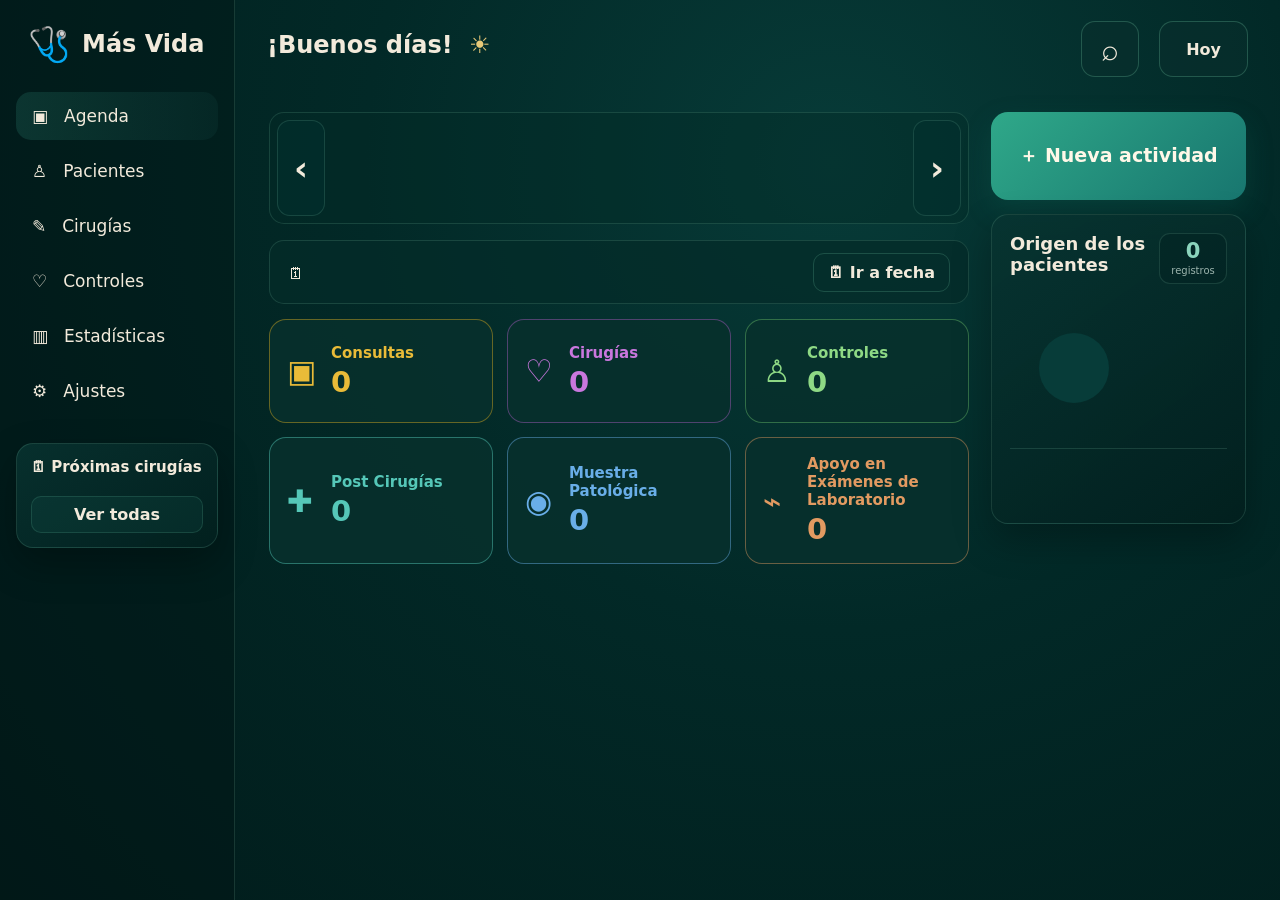
==== index.html @ d05bf095 "Add files via upload" ====
<!DOCTYPE html>
<html lang="es">
<head>
  <meta charset="UTF-8" />
  <meta name="viewport" content="width=device-width, initial-scale=1.0, viewport-fit=cover" />
  <meta name="theme-color" content="#011d1c" />
  <meta http-equiv="Cache-Control" content="no-cache, no-store, must-revalidate" />
  <meta http-equiv="Pragma" content="no-cache" />
  <meta http-equiv="Expires" content="0" />
  <title>Más Vida</title>
  <link rel="manifest" href="manifest.json" />
  <link rel="stylesheet" href="style.css?v=5.22.0" />
<style>
/* v5.25: hora escribible; AM/PM conserva su selector */
#hourSelect, #minuteSelect, #timeHour, #timeMinute{
  text-align:center;
  font:inherit;
  font-weight:700;
}
</style>
<style>
/* v5.26: opciones de listas en MAYÚSCULAS, sin modificar los valores guardados */
select option { text-transform: uppercase; }
</style>
</head>
<body>
  <div class="app-shell">
    <aside class="sidebar">
      <div class="brand">
        <div class="brand-icon">🩺</div>
        <div><strong>Más Vida</strong></div>
      </div>

      <nav class="nav">
        <button class="nav-btn active" data-view="agenda">▣ <span>Agenda</span></button>
        <button class="nav-btn" data-view="pacientes">♙ <span>Pacientes</span></button>
        <button class="nav-btn" data-view="cirugias">✎ <span>Cirugías</span></button>
        <button class="nav-btn" data-view="controles">♡ <span>Controles</span></button>
        <button class="nav-btn" data-view="estadisticas">▥ <span>Estadísticas</span></button>
        <button class="nav-btn" data-view="ajustes">⚙ <span>Ajustes</span></button>
      </nav>

      <div class="upcoming-panel">
        <h3>🗓 Próximas cirugías</h3>
        <div id="upcomingSurgeries"></div>
        <button id="seeAllSurgeries" class="ghost-full">Ver todas</button>
      </div>
    </aside>

    <section class="workspace">
      <header class="topbar"><div class="greeting">
          <h1 id="greetingTitle">¡Buenos días! <span class="sun-symbol">☀</span></h1>
          <div id="todayLabel" class="today-label"></div>
          <div id="dailyQuote" class="daily-quote"></div>
        </div>
        <div class="top-actions">
          <button id="searchBtn" class="icon-btn">⌕</button>
          <button id="todayBtn" class="top-btn">Hoy</button>
        </div>
      </header>

      <main>
        <section id="agendaView" class="view active-view">
          <div class="layout">
            <div class="main-column">
              <div class="week-navigation">
                <button id="prevWeek" type="button" class="week-arrow" aria-label="Semana anterior">‹</button>
                <div id="weekStrip" class="week-strip"></div>
                <button id="nextWeek" type="button" class="week-arrow" aria-label="Semana siguiente">›</button>
              </div>

              <div class="day-title">
                <div>🗓 <strong id="selectedDateTitle"></strong></div>
                <button id="goDateBtn">🗓 Ir a fecha</button>
              </div>

              <div class="summary-row summary-six">
                <button class="summary-card consult" data-filter="consulta"><div class="summary-icon">▣</div><div><span>Consultas</span><strong id="consultCount">0</strong></div></button>
                <button class="summary-card surgery" data-filter="cirugia"><div class="summary-icon">♡</div><div><span>Cirugías</span><strong id="surgeryCount">0</strong></div></button>
                <button class="summary-card control" data-filter="control"><div class="summary-icon">♙</div><div><span>Controles</span><strong id="controlCount">0</strong></div></button>
                <button class="summary-card postcirugia" data-filter="postcirugia"><div class="summary-icon">✚</div><div><span>Post Cirugías</span><strong id="postSurgeryCount">0</strong></div></button>
                <button class="summary-card muestra" data-filter="muestra"><div class="summary-icon">◉</div><div><span>Muestra Patológica</span><strong id="pathologyCount">0</strong></div></button>
                <button class="summary-card laboratorio" data-filter="laboratorio"><div class="summary-icon">⌁</div><div><span>Apoyo en Exámenes de Laboratorio</span><strong id="labCount">0</strong></div></button>
              </div>

              <div id="timeline" class="timeline"></div>
            </div>

            <aside class="right-column">
              <button id="addBtn" class="new-activity">＋ Nueva actividad</button>

<div class="side-card source-month-card">
                <div class="source-card-header">
                  <div>
                    <h3>Origen de los pacientes</h3>
                    <span id="sourceMonthLabel" class="source-month-label"></span>
                  </div>
                  <div class="source-month-total">
                    <strong id="sourceMonthTotal">0</strong>
                    <span>registros</span>
                  </div>
                </div>
                <div class="origin-flex">
                  <div id="sourceDonut" class="donut"></div>
                  <div id="sourceLegend" class="source-legend"></div>
                </div>
                <div id="sourceCountsList" class="source-counts-list"></div>
              </div>
            </aside>
          </div>
        </section>

        <section id="pacientesView" class="view">
          <div class="section-title">
            <h2>Pacientes</h2>
            <p>Busca pacientes guardados por nombre, DNI o teléfono.</p>
          </div>
          <input id="patientSearch" class="wide-search" placeholder="⌕ Buscar paciente..." />
          <div id="patientResults" class="list-grid"></div>
        </section>

        <section id="cirugiasView" class="view">
          <div class="section-title">
            <h2>Cirugías</h2>
            <p>Cirugías programadas y estado de pago.</p>
          </div>
          <div id="allSurgeries" class="list-grid"></div>
        </section>

        <section id="controlesView" class="view">
          <div class="section-title">
            <h2>Controles</h2>
            <p>Seguimientos postoperatorios.</p>
          </div>
          <div id="allControls" class="list-grid"></div>
        </section>

        <section id="estadisticasView" class="view">
          <div class="stats-header-row">
            <div class="section-title">
              <h2>Estadísticas</h2>
              <p>Resumen mensual de atenciones y origen de pacientes.</p>
            </div>

            <div class="stats-total-patients">
              <span>Pacientes atendidos</span>
              <strong id="statsTotalPatients">0</strong>
            </div>
          </div>

          <div class="stats-month-toolbar">
            <button id="statsPrevMonth" type="button" class="secondary-btn">‹</button>
            <div>
              <span>Mes analizado</span>
              <strong id="statsMonthLabel"></strong>
            </div>
            <button id="statsNextMonth" type="button" class="secondary-btn">›</button>
          </div>

          <div id="statsActivitySummary" class="stats-activity-summary"></div>

          <div class="stats-breakdown-title">
            <h3>Origen de pacientes por rubro</h3>
            <p>Facebook, TikTok, Referido, Google y Otros dentro de cada tipo de actividad.</p>
          </div>

          <div id="statsDetailedBreakdown" class="stats-detailed-breakdown"></div>
        </section>

        <section id="ajustesView" class="view">
          <div class="section-title">
            <h2>Ajustes y seguridad</h2>
            <p>Protege el acceso y crea copias de seguridad de los datos.</p>
          </div>

          <div class="settings-grid">
            <div class="settings-card">
              <h3>🔐 Bloqueo con clave</h3>
              <p>La clave bloquea el acceso a la agenda en este dispositivo.</p>
              <div class="settings-actions">
                <button id="setPinBtn" class="save-btn">Crear / cambiar clave</button>
                <button id="lockNowBtn" class="secondary-btn">Bloquear ahora</button>
              </div>
              <p class="settings-note">La clave no se guarda en texto visible. Se almacena una verificación criptográfica local.</p>
            </div>

            <div class="settings-card">
              <h3>💾 Copia de seguridad</h3>
              <p>Exporta pacientes, citas, cirugías y pagos a un archivo cifrado.</p>
              <div class="settings-actions">
                <button id="exportBackupBtn" class="save-btn">Crear copia cifrada</button>
              </div>
              <p class="settings-note">Para restaurarla necesitarás la misma clave utilizada al crear la copia.</p>
            </div>

            <div class="settings-card">
              <h3>♻ Restaurar copia</h3>
              <p>Recupera los datos desde una copia de seguridad de Más Vida.</p>
              <input id="backupFileInput" type="file" accept=".masvida,.json,application/json" class="file-input" />
              <button id="restoreBackupBtn" class="secondary-btn">Restaurar archivo</button>
              <p class="settings-note warning-note">La restauración reemplaza los datos actuales después de confirmar.</p>
            </div>

            <div class="settings-card">
              <h3>📱 Almacenamiento</h3>
              <p>Los datos se guardan localmente en este dispositivo. GitHub Pages aloja únicamente el código de la app.</p>
            </div>
          </div>
        </section>
      </main>
    </section>
  </div>

  <div id="modal" class="overlay hidden">
    <div class="modal-card">
      <div class="modal-header">
        <div><h2 id="modalTitle">Nueva actividad</h2><p>Completa los datos necesarios.</p></div>
        <button id="closeModal" class="close-btn">×</button>
      </div>

      <form id="appointmentForm">
        <input type="hidden" id="editId" />

        <div class="form-grid two">
          <label>Fecha
            <input type="date" id="formDate" required />
          </label>

          <label>Hora
            <div class="time-picker-selects">
              <input id="timeHour" type="text" inputmode="numeric" maxlength="2" placeholder="08" autocomplete="off">
              <span class="time-separator">:</span>
              <input id="timeMinute" type="text" inputmode="numeric" maxlength="2" placeholder="00" autocomplete="off">
              <select id="timePeriod" aria-label="AM o PM">
                <option value="AM">AM</option>
                <option value="PM">PM</option>
              </select>
            </div>
            <input type="hidden" id="time" required />
          </label>
        </div>

        <div class="form-grid two">
          <label>Tipo
            <select id="type" required>
              <option value="consulta">CONSULTA</option>
              <option value="cirugia">CIRUGÍA</option>
              <option value="control">CONTROL</option>
              <option value="postcirugia">POST CIRUGÍA</option>
              <option value="muestra">MUESTRA PATOLÓGICA</option>
              <option value="laboratorio">APOYO EN EXÁMENES DE LABORATORIO</option>
            </select>
          </label>

          <label>Origen
            <select id="source">
              <option>FACEBOOK</option>
              <option>TIKTOK</option>
              <option>REFERIDO</option>
              <option>GOOGLE</option>
              <option>OTRO</option>
              <option>NO ESPECIFICADO</option>
            </select>
          </label>
        </div>

        <div id="otherSourceField" class="other-source-field hidden">
          <label>Especificar otro origen
            <input id="sourceOther" placeholder="Ej. Recomendación de un paciente, volante, clínica, etc." />
          </label>
        </div>

        <div id="referredByField" class="other-source-field hidden">
          <label>¿Quién lo refirió?
            <input id="referredBy" placeholder="Ej. Paciente María López, Dr. Pérez, familiar..." />
          </label>
        </div>

        <!-- En controles y post cirugía, esto aparece ANTES de los datos del paciente -->
        <div id="controlFields" class="form-section green-section hidden">
          <h3>Control postoperatorio</h3>

          <div class="form-grid two">
            <label>Tiempo desde la cirugía
              <input type="number" id="postOpValue" min="0" step="1" placeholder="Ej. 7" />
            </label>

            <label>Unidad
              <select id="postOpUnit">
                <option value="dias">DÍAS</option>
                <option value="meses">MESES</option>
                <option value="anios">AÑOS</option>
                <option value="personalizado">ESCRIBIR MANUALMENTE</option>
              </select>
            </label>
          </div>

          <div id="postOpCustomField" class="hidden other-detail-field">
            <label>Descripción del tiempo
              <input id="postOpCustom" placeholder="Ej. 2 meses 27 días, 1 año y 3 meses..." />
            </label>
          </div>

          <label>Motivo
            <select id="controlReason">
              <option>CONTROL</option>
              <option>RETIRO DE PUNTOS</option>
              <option>RETIRO DE DREN</option>
              <option>OTRO</option>
            </select>
          </label>

          <div id="controlReasonOtherField" class="hidden other-detail-field">
            <label>Especificar otro motivo
              <input id="controlReasonOther" placeholder="Escriba el motivo..." />
            </label>
          </div>
        </div>

        <div class="form-section blue-section patient-section">
          <h3>Datos del paciente</h3>

          <label>Paciente guardado
            <input id="patientLookup" list="patientDatalist" placeholder="Buscar por nombre o DNI..." autocomplete="off" />
            <datalist id="patientDatalist"></datalist>
          </label>

          <div class="patient-actions">
            <button type="button" id="loadPatientBtn" class="secondary-btn">Cargar paciente</button>
            <button type="button" id="clearPatientBtn" class="secondary-btn">Nuevo paciente</button>
          </div>

          <label>Nombre completo
            <input id="name" required />
          </label>

          <div class="form-grid two">
            <label>Edad
              <input type="number" id="age" min="0" max="120" />
            </label>
            <label>DNI
              <input id="dni" inputmode="numeric" />
            </label>
          </div>

          <div class="phone-section">
            <div class="phone-section-title">
              <label>Teléfonos</label>
              <button type="button" id="addPhoneBtn" class="add-phone-btn">＋ Agregar teléfono</button>
            </div>
            <div id="phonesContainer" class="phones-container"></div>
          </div>
        <div id="pathologyFields" class="form-section pathology-section hidden">
          <h3>Muestra patológica</h3>
          <p class="section-help">Registra los datos principales de la muestra y su seguimiento.</p>

          <label>Características de la muestra
            <textarea id="pathologyCharacteristics" rows="3" placeholder="Ej. Tamaño, aspecto, localización, observaciones..."></textarea>
          </label>

          <label>Tipo de muestra
            <input id="pathologyType" placeholder="Ej. Vesícula, biopsia, tejido, pólipo..." />
          </label>

          <div class="form-grid two">
            <label>Cuándo se retiró
              <input id="pathologyRemovedDate" type="date" />
            </label>
            <label>Cuándo se llevó a Patología
              <input id="pathologySentDate" type="date" />
            </label>
          </div>

          <label>Cuándo pedir los resultados de Patología
            <input id="pathologyResultRequest" placeholder="Ej. En 7 días, 22/08/2026, llamar el viernes..." />
          </label>
        </div>

        <div id="postSurgeryFields" class="form-section teal-section hidden">
          <h3>Resultados de la cirugía</h3>
          <p class="section-help">Registra los aspectos resaltantes, evolución o resultados importantes posteriores a la cirugía.</p>
          <label>Aspectos resaltantes
            <textarea id="postSurgeryResults" rows="5" placeholder="Ej. Evolución favorable, hallazgos importantes, indicaciones, observaciones..."></textarea>
          </label>
        </div>

        </div>

        <div id="consultControlPaymentFields" class="form-section gold-section">
          <h3>Pago</h3>
          <label>Estado
            <select id="simplePaymentStatus">
              <option value="pagada">PAGADA</option>
              <option value="no_pagada">GRATIS</option>
            </select>
          </label>

          <div id="simplePaymentAmountField">
            <label>Monto cobrado (S/)
              <input type="number" id="simplePaymentAmount" min="0" step="0.01" placeholder="Ej. 80.00" />
            </label>
          </div>
        </div>

        <div id="surgeryFields" class="form-section purple-section hidden">
          <h3>Datos de la cirugía</h3>

          <label>Tipo de cirugía
            <input id="surgeryName" placeholder="Ej. Colecistectomía" />
          </label>

          <div class="surgery-team-section">
            <h4>Equipo quirúrgico</h4>

            <div class="form-grid two">
              <label>Cirujano 1
                <select id="surgeon1">
                  <option value="">SELECCIONAR...</option>
                  <option value="DR. MIGUEL">DR. MIGUEL</option>
                  <option value="DR. CHRISTIAN">DR. CHRISTIAN</option>
                  <option value="DR. ISAIAS">DR. ISAIAS</option>
                  <option value="Otro">OTRO</option>
                </select>
              </label>

              <label>Cirujano 2
                <select id="surgeon2">
                  <option value="">SELECCIONAR...</option>
                  <option value="DR. MIGUEL">DR. MIGUEL</option>
                  <option value="DR. CHRISTIAN">DR. CHRISTIAN</option>
                  <option value="DR. ISAIAS">DR. ISAIAS</option>
                  <option value="Otro">OTRO</option>
                </select>
              </label>
            </div>

            <div id="surgeon1OtherField" class="hidden other-detail-field">
              <label>Especificar Cirujano 1
                <input id="surgeon1Other" placeholder="Nombre del cirujano..." />
              </label>
            </div>

            <div id="surgeon2OtherField" class="hidden other-detail-field">
              <label>Especificar Cirujano 2
                <input id="surgeon2Other" placeholder="Nombre del cirujano..." />
              </label>
            </div>

            <div class="form-grid two">
              <label>Anestesiólogo
                <select id="anesthesiologist">
                  <option value="">SELECCIONAR...</option>
                  <option value="DR. MILLÁN">DR. MILLÁN</option>
                  <option value="DRA. JUAREZ">DRA. JUAREZ</option>
                  <option value="DR. BALTAZAR">DR. BALTAZAR</option>
                  <option value="DRA. PAULA GUTIERREZ">DRA. PAULA GUTIERREZ</option>
                  <option value="Otro">OTRO</option>
                </select>
              </label>

              <label>Instrumentista
                <select id="instrumentist">
                  <option value="">SELECCIONAR...</option>
                  <option value="MARCO A.">MARCO A.</option>
                  <option value="LIC. CECILIA">LIC. CECILIA</option>
                  <option value="LIC. CAROLINA">LIC. CAROLINA</option>
                  <option value="Otro">OTRO</option>
                </select>
              </label>
            </div>

            <div id="anesthesiologistOtherField" class="hidden other-detail-field">
              <label>Especificar anestesiólogo
                <input id="anesthesiologistOther" placeholder="Nombre del anestesiólogo..." />
              </label>
            </div>

            <div id="instrumentistOtherField" class="hidden other-detail-field">
              <label>Especificar instrumentista
                <input id="instrumentistOther" placeholder="Nombre del instrumentista..." />
              </label>
            </div>
          </div>

          <div class="surgery-payment-section">
            <h4>Cobranza</h4>

            <label>Tipo de cobranza
              <select id="surgeryChargeType">
                <option value="normal">PAQUETE COMPLETO</option>
                <option value="honorarios">SOLO HONORARIOS</option>
                <option value="todo">TODO INCLUIDO</option>
              </select>
            </label>

            <div class="form-grid two">
              <label>Monto a cobrar (S/)
                <input type="number" id="surgeryAmount" min="0" step="0.01" />
              </label>

              <label>Pago recibido hasta ahora (S/)
                <input type="number" id="surgeryPaid" min="0" step="0.01" />
              </label>
            </div>

            <label>Estado de pago
              <select id="surgeryPaymentStatus">
                <option value="pendiente">PENDIENTE</option>
                <option value="a_cuenta">A CUENTA</option>
                <option value="pagado_completo">PAGADO COMPLETO</option>
              </select>
            </label>

            <div class="payment-summary" id="paymentSummary"></div>
          </div>
        </div>

        <label>Notas
          <textarea id="notes" rows="3"></textarea>
        </label>

        <div id="saveFeedback" class="save-feedback"></div>
        <div class="modal-actions">
          <button type="button" id="deleteBtn" class="danger-btn hidden">Eliminar</button>
          <button type="button" id="saveActivityBtn" class="save-btn">Guardar actividad</button>
        </div>
      </form>
    </div>
  </div>

  <div id="paymentOverlay" class="overlay hidden">
    <div class="date-modal">
      <div class="modal-header"><h2>Registrar pago</h2><button id="closePayment" class="close-btn">×</button></div>
      <input type="hidden" id="paymentAppointmentId" />
      <label>Monto recibido (S/)<input id="paymentAddAmount" type="number" min="0" step="0.01" class="wide-search" /></label>
      <button id="addPaymentConfirm" class="save-btn">Agregar pago</button>
    </div>
  </div>

  <div id="searchOverlay" class="overlay hidden">
    <div class="search-modal">
      <div class="modal-header"><h2>Buscar</h2><button id="closeSearch" class="close-btn">×</button></div>
      <input id="globalSearch" class="wide-search" placeholder="Nombre, DNI, teléfono o cirugía..." />
      <div id="globalResults" class="list-grid"></div>
    </div>
  </div>

  <div id="dateOverlay" class="overlay hidden">
    <div class="date-modal">
      <div class="modal-header"><h2>Ir a fecha</h2><button id="closeDate" class="close-btn">×</button></div>
      <input id="jumpDateInput" type="date" class="wide-search" />
      <button id="jumpDateConfirm" class="save-btn">Ir a esta fecha</button>
    </div>
  </div>


  <div id="lockOverlay" class="lock-screen hidden">
    <div class="lock-card">
      <div class="lock-logo">🩺</div>
      <h1>Más Vida</h1>
      <p id="lockMessage">Ingresa tu clave para acceder.</p>
      <input id="unlockPin" type="password" inputmode="numeric" autocomplete="current-password" maxlength="12" placeholder="Clave" />
      <button id="unlockBtn" class="save-btn">Desbloquear</button>
      <p id="unlockError" class="unlock-error"></p>
    </div>
  </div>

  <div id="pinOverlay" class="overlay hidden">
    <div class="date-modal">
      <div class="modal-header"><h2 id="pinModalTitle">Crear clave</h2><button id="closePin" class="close-btn">×</button></div>
      <label>Nueva clave
        <input id="newPin" type="password" inputmode="numeric" maxlength="12" class="wide-search" placeholder="Mínimo 4 caracteres" />
      </label>
      <label>Repetir clave
        <input id="confirmPin" type="password" inputmode="numeric" maxlength="12" class="wide-search" placeholder="Repite la clave" />
      </label>
      <button id="savePinBtn" class="save-btn">Guardar clave</button>
      <p id="pinError" class="unlock-error"></p>
    </div>
  </div>

  <script src="app.js?v=5.22.0"></script>
</body>
</html>
---- style.css ----
*{box-sizing:border-box}
:root{--bg:#011f1e;--bg2:#032b29;--panel:#073936;--panel2:#0a433f;--line:rgba(137,211,180,.16);--cream:#f2eadb;--muted:#9cb4ad;--consult:#d9a81d;--surgery:#a85bc0;--control:#6fc56f;--blue:#58b7de;--shadow:0 16px 38px rgba(0,0,0,.28)}
html,body{margin:0;min-height:100%;font-family:Inter,ui-sans-serif,system-ui,-apple-system,"Segoe UI",sans-serif;background:var(--bg);color:var(--cream)}
button,input,select,textarea{font:inherit}button{cursor:pointer}.app-shell{min-height:100vh;display:flex;background:radial-gradient(circle at 65% 18%,#073b38 0,#022927 42%,#011b1a 100%)}
.sidebar{width:235px;flex:0 0 235px;padding:24px 16px 18px;border-right:1px solid var(--line);display:flex;flex-direction:column;gap:28px;background:rgba(0,20,19,.38)}.brand{display:flex;gap:12px;align-items:center;padding:0 12px;font-size:24px}.brand-icon{font-size:34px}.nav{display:flex;flex-direction:column;gap:7px}.nav-btn{border:0;background:transparent;color:var(--cream);border-radius:15px;padding:14px 16px;text-align:left;font-size:17px;display:flex;gap:16px;align-items:center}.nav-btn:hover,.nav-btn.active{background:linear-gradient(90deg,rgba(49,144,125,.22),rgba(34,101,95,.12))}
.upcoming-panel{margin-top:0;border:1px solid var(--line);border-radius:17px;background:linear-gradient(145deg,rgba(8,52,49,.86),rgba(2,32,31,.9));padding:14px;box-shadow:var(--shadow)}.upcoming-panel h3{margin:0 0 10px;font-size:15px}.upcoming-item{padding:11px 0;border-top:1px solid var(--line);font-size:13px}.upcoming-date{font-weight:800}.upcoming-procedure,.upcoming-name{display:block;margin-left:17px;margin-top:4px}.upcoming-name{color:var(--muted)}.dot{display:inline-block;width:9px;height:9px;border-radius:50%;margin-right:7px}.ghost-full{width:100%;margin-top:10px;background:rgba(38,122,109,.12);border:1px solid rgba(87,166,142,.22);color:var(--cream);padding:8px;border-radius:10px;font-weight:800}
.workspace{flex:1;min-width:0}.topbar{height:98px;padding:17px 32px;display:flex;align-items:center;justify-content:space-between}.topbar h1{margin:0;font-size:24px}.topbar p{margin:6px 0 0;font-size:16px}.sun{font-weight:400;margin-left:8px}.top-actions{display:flex;gap:20px}.icon-btn,.top-btn{height:56px;border:1px solid rgba(102,185,153,.3);background:rgba(9,48,46,.58);color:var(--cream);border-radius:14px}.icon-btn{width:58px;font-size:30px}.top-btn{padding:0 26px;font-weight:800}
main{max-width:1500px;margin:auto;padding:14px 34px 40px}.layout{display:grid;grid-template-columns:minmax(0,1fr) 255px;gap:22px}.week-strip{display:grid;grid-template-columns:44px repeat(7,1fr) 44px;gap:8px;margin-bottom:15px}.week-arrow,.week-day{border:1px solid var(--line);background:rgba(4,39,37,.72);color:var(--cream);border-radius:14px}.week-arrow{font-size:27px}.week-day{min-height:74px;padding:8px 5px}.dow{display:block;font-size:12px;text-transform:uppercase;color:#bacbc6}.num{display:block;font-size:27px;font-weight:900;margin-top:2px}.week-day.selected{border-color:#63ba92;background:linear-gradient(145deg,rgba(27,83,69,.82),rgba(5,44,42,.95))}.day-dots{display:flex;justify-content:center;gap:6px;margin-top:5px}.day-dot{width:8px;height:8px;border-radius:50%}
.day-title{min-height:64px;border:1px solid var(--line);background:rgba(5,44,42,.76);border-radius:15px;padding:0 18px;display:flex;align-items:center;justify-content:space-between;margin-bottom:15px}.day-title strong{font-size:20px}.day-title button{border:1px solid rgba(91,170,141,.28);background:transparent;color:var(--cream);border-radius:11px;padding:9px 14px;font-weight:800}
.summary-row{display:grid;grid-template-columns:repeat(3,1fr);gap:13px;margin-bottom:20px}.summary-card{min-height:104px;border:1px solid;border-radius:17px;background:rgba(7,48,45,.9);padding:17px;color:var(--cream);display:grid;grid-template-columns:44px 1fr;align-items:center;text-align:left}.summary-card span{display:block;font-weight:800;font-size:15px}.summary-card strong{display:block;font-size:29px;margin-top:3px}.summary-icon{font-size:31px}.summary-card.consult{border-color:rgba(217,168,29,.45);color:#e9bb38}.summary-card.surgery{border-color:rgba(168,91,192,.45);color:#c977de}.summary-card.control{border-color:rgba(111,197,111,.42);color:#8ed985}
.timeline{position:relative}.timeline:before{content:"";position:absolute;left:44px;top:2px;bottom:10px;width:1px;background:rgba(87,166,142,.12)}.appointment-row{display:grid;grid-template-columns:92px 1fr;gap:14px;margin-bottom:14px;position:relative}.time-box{height:74px;border:1px solid var(--line);border-radius:15px;background:rgba(4,39,37,.76);display:flex;flex-direction:column;align-items:center;justify-content:center;z-index:1}.time-main{font-size:19px;font-weight:900}.ampm{font-size:13px;margin-top:2px}.appt-card{min-height:140px;border:1px solid var(--line);border-left:7px solid;border-radius:16px;background:linear-gradient(105deg,rgba(10,57,54,.98),rgba(5,43,41,.88));box-shadow:var(--shadow);padding:14px 16px;display:grid;grid-template-columns:minmax(0,1fr) auto auto;gap:14px;align-items:center}.appt-card.consulta{border-left-color:var(--consult)}.appt-card.cirugia{border-left-color:var(--surgery)}.appt-card.control{border-left-color:var(--control)}
.type-pill,.origin-pill,.payment-pill{display:inline-block;border:1px solid;border-radius:9px;padding:5px 10px;font-size:13px;font-weight:900}.appt-card.consulta .type-pill{color:#e8bf46;border-color:rgba(217,168,29,.3);background:rgba(217,168,29,.07)}.appt-card.cirugia .type-pill{color:#d88ce9;border-color:rgba(168,91,192,.32);background:rgba(168,91,192,.07)}.appt-card.control .type-pill{color:#9de492;border-color:rgba(111,197,111,.3);background:rgba(111,197,111,.07)}.origin-pill{margin-left:8px;color:#70c4e7;border-color:rgba(88,183,222,.2);background:rgba(88,183,222,.04)}.payment-pill{margin-left:8px;color:#e5d7b5;border-color:rgba(229,215,181,.18);background:rgba(229,215,181,.04)}
.patient-line{display:flex;gap:18px;align-items:baseline;margin-top:10px}.patient-line strong{font-size:22px;color:#fff7e9}.patient-age{color:#e6e1d5}.patient-meta{display:flex;gap:22px;margin-top:8px;color:#edf0e8;font-size:14px}.surgery-team{border-left:1px solid var(--line);padding-left:20px;min-width:250px;font-size:14px;line-height:1.7}.postop-info{border-left:1px solid var(--line);padding-left:18px;min-width:190px;color:#9de492}.postop-info strong{display:inline-block;border:1px solid rgba(111,197,111,.28);border-radius:9px;padding:5px 9px}.postop-info span{display:block;margin-top:7px;font-weight:800}.surgery-payment{margin-top:9px;color:#d6c7de;font-size:13px}.balance-due{color:#efc56b}.paid-full{color:#8ed985}
.actions{display:flex;align-items:center;gap:9px;flex-wrap:wrap}.edit-btn,.pay-btn{border:1px solid;border-radius:10px;background:transparent;padding:9px 14px;font-weight:900}.consulta .edit-btn{color:#e8bf46;border-color:rgba(217,168,29,.5)}.cirugia .edit-btn{color:#d88ce9;border-color:rgba(168,91,192,.5)}.control .edit-btn{color:#9de492;border-color:rgba(111,197,111,.48)}.pay-btn{color:#8bd4bc;border-color:rgba(97,181,150,.42)}.more-btn{width:40px;height:40px;border-radius:50%;border:1px solid var(--line);background:transparent;color:var(--cream);font-size:20px}.empty{padding:50px 20px;text-align:center;border:1px dashed var(--line);border-radius:17px;color:var(--muted);background:rgba(3,34,33,.45)}
.right-column{display:flex;flex-direction:column;gap:14px}.new-activity{height:88px;border:0;border-radius:17px;background:linear-gradient(135deg,#2fa889,#18766f);color:#fff8e8;font-size:19px;font-weight:900;box-shadow:0 11px 28px rgba(18,111,98,.24)}.legend-stack{display:flex;flex-direction:column;gap:9px}.legend-card{min-height:71px;border:1px solid;border-radius:16px;background:rgba(4,40,38,.72);padding:12px 14px;display:flex;gap:12px;align-items:center}.legend-card .legend-icon{font-size:28px}.legend-card strong,.legend-card span{display:block}.legend-card span{font-size:13px;margin-top:4px;color:var(--muted)}.legend-card.consult{border-color:rgba(217,168,29,.44);color:#e6b838}.legend-card.surgery{border-color:rgba(168,91,192,.44);color:#c674d8}.legend-card.control{border-color:rgba(111,197,111,.42);color:#88d17f}
.side-card{border:1px solid var(--line);background:linear-gradient(145deg,rgba(8,52,49,.84),rgba(2,31,30,.88));border-radius:17px;padding:14px;box-shadow:var(--shadow)}.side-card h3{margin:0 0 13px;font-size:16px}.origin-flex{display:flex;gap:12px;align-items:center}.donut{width:103px;height:103px;border-radius:50%;position:relative;flex:none}.donut:after{content:"";position:absolute;inset:23px;border-radius:50%;background:#073c39}.source-legend{font-size:12px;line-height:1.9}.source-line{display:flex;gap:6px;align-items:center}.source-line i{width:9px;height:9px;border-radius:50%}.side-card textarea{width:100%;min-height:120px;border:1px solid var(--line);border-radius:12px;background:rgba(3,30,29,.52);color:var(--cream);padding:12px;resize:vertical}
.view{display:none}.view.active-view{display:block}.section-title h2{font-size:28px;margin:10px 0 3px}.section-title p{margin:0 0 18px;color:var(--muted)}.wide-search{width:100%;border:1px solid var(--line);background:rgba(4,39,37,.8);color:var(--cream);border-radius:13px;padding:15px}.list-grid{display:grid;gap:12px;margin-top:15px}.result-card,.settings-card{border:1px solid var(--line);background:rgba(6,48,45,.8);border-radius:15px;padding:16px}.result-card h3{margin:0 0 5px}.result-card p{margin:5px 0;color:var(--muted)}.result-card .mini-history{margin-top:10px;border-top:1px solid var(--line);padding-top:10px;font-size:13px}.stats-grid{display:grid;grid-template-columns:repeat(3,1fr);gap:14px}.stat-card{border:1px solid var(--line);background:rgba(6,48,45,.8);border-radius:15px;padding:18px}.stat-card strong{display:block;font-size:31px;margin-top:5px}
.overlay{position:fixed;inset:0;background:rgba(0,8,8,.82);display:flex;align-items:center;justify-content:center;padding:20px;z-index:30}.hidden{display:none!important}.modal-card,.search-modal,.date-modal{width:min(760px,100%);max-height:94vh;overflow:auto;background:#073633;border:1px solid rgba(104,187,154,.2);border-radius:20px;padding:22px;box-shadow:0 25px 70px rgba(0,0,0,.48)}.search-modal,.date-modal{width:min(620px,100%)}.modal-header{display:flex;justify-content:space-between;gap:15px;align-items:flex-start}.modal-header h2{margin:0}.modal-header p{color:var(--muted);margin:5px 0 15px}.close-btn{border:0;background:rgba(255,255,255,.07);color:var(--cream);border-radius:50%;width:40px;height:40px;font-size:27px}.form-grid{display:grid;gap:12px}.form-grid.two{grid-template-columns:1fr 1fr}.modal-card label,.date-modal label{display:block;font-weight:800;margin:13px 0}.modal-card input,.modal-card select,.modal-card textarea,.date-modal input{width:100%;display:block;margin-top:7px;padding:13px;border:1px solid var(--line);border-radius:10px;background:#032826;color:var(--cream)}.form-section{padding:14px;border:1px solid;border-radius:14px;margin:14px 0}.form-section h3{margin:0 0 4px}.blue-section{border-color:rgba(88,183,222,.22)}.blue-section h3{color:#70c4e7}.gold-section{border-color:rgba(217,168,29,.22)}.gold-section h3{color:#e8bf46}.purple-section{border-color:rgba(168,91,192,.25)}.purple-section h3{color:#d88ce9}.green-section{border-color:rgba(111,197,111,.25)}.green-section h3{color:#9de492}.patient-actions{display:flex;gap:8px;margin-top:-4px}.secondary-btn{border:1px solid var(--line);background:transparent;color:var(--cream);border-radius:10px;padding:9px 12px}.payment-summary{margin-top:10px;color:#d9cdb1;font-size:14px}.modal-actions{display:flex;gap:10px;margin-top:12px}.save-btn,.danger-btn{border:0;border-radius:11px;padding:14px 18px;font-weight:900}.save-btn{flex:1;background:linear-gradient(135deg,#2fa889,#1c756f);color:#fff}.danger-btn{background:#7b3037;color:#fff}
@media(max-width:1100px){.sidebar{width:190px;flex-basis:190px}.layout{grid-template-columns:1fr 225px}main{padding-left:20px;padding-right:20px}.appt-card{grid-template-columns:1fr auto}}
@media(max-width:860px){.sidebar{width:78px;flex-basis:78px;padding:18px 10px}.brand div:last-child,.nav-btn span,.upcoming-panel{display:none}.brand{padding:0;justify-content:center}.nav-btn{justify-content:center;font-size:22px}.layout{grid-template-columns:1fr}.right-column{display:grid;grid-template-columns:1fr 1fr}.new-activity{grid-column:1/-1}.appt-card{grid-template-columns:1fr}.surgery-team,.postop-info{border-left:0;border-top:1px solid var(--line);padding:10px 0 0}.topbar{padding:16px 20px}}
@media(max-width:620px){main{padding:10px}.week-strip{grid-template-columns:28px repeat(7,1fr) 28px;gap:3px}.week-day{min-height:63px}.num{font-size:20px}.summary-row{gap:6px}.summary-card{grid-template-columns:1fr;min-height:90px;padding:10px}.summary-icon{display:none}.summary-card span{font-size:12px}.summary-card strong{font-size:25px}.appointment-row{grid-template-columns:62px 1fr;gap:7px}.timeline:before{left:31px}.time-box{height:62px}.patient-line,.patient-meta{display:block}.patient-age{display:block;margin-top:2px}.patient-meta span{display:block;margin-top:3px}.right-column{display:flex}.form-grid.two{grid-template-columns:1fr}.stats-grid{grid-template-columns:1fr}.sidebar{width:60px;flex-basis:60px}.topbar h1{font-size:20px}.icon-btn{display:none}}

.settings-grid{display:grid;grid-template-columns:repeat(2,minmax(0,1fr));gap:16px}
.settings-card h3{margin:0 0 8px}
.settings-actions{display:flex;gap:10px;flex-wrap:wrap;margin-top:14px}
.settings-note{font-size:13px;color:var(--muted)}
.warning-note{color:#d8ba7b}
.file-input{width:100%;margin:8px 0 12px;padding:12px;border:1px solid var(--line);border-radius:10px;background:#032826;color:var(--cream)}
.lock-screen{position:fixed;inset:0;z-index:100;background:radial-gradient(circle at 50% 20%,#073b38 0,#011f1e 55%,#011716 100%);display:flex;align-items:center;justify-content:center;padding:20px}
.lock-card{width:min(390px,100%);border:1px solid var(--line);background:rgba(5,45,42,.96);border-radius:22px;padding:30px;box-shadow:0 30px 90px rgba(0,0,0,.48);text-align:center}
.lock-logo{font-size:52px}
.lock-card h1{margin:8px 0 5px}
.lock-card p{color:var(--muted)}
.lock-card input{width:100%;padding:14px;margin:14px 0 12px;border:1px solid var(--line);border-radius:11px;background:#022826;color:var(--cream);text-align:center;font-size:20px;letter-spacing:3px}
.lock-card .save-btn{width:100%}
.unlock-error{min-height:20px;color:#e89191!important;font-size:13px}
@media(max-width:760px){.settings-grid{grid-template-columns:1fr}}

.other-source-field{
  margin-top:-2px;
  padding:12px 14px;
  border:1px solid rgba(88,183,222,.20);
  border-radius:12px;
  background:rgba(88,183,222,.035);
}
.other-source-field label{margin:0!important}

.phone-section{margin-top:10px}
.phone-section-title{display:flex;align-items:center;justify-content:space-between;gap:10px;margin-bottom:8px}
.phone-section-title>label{margin:0!important}
.add-phone-btn{border:1px solid rgba(88,183,222,.26);background:rgba(88,183,222,.06);color:#7bc8e8;border-radius:10px;padding:8px 11px;font-weight:800}
.phones-container{display:grid;gap:9px}
.phone-row{display:grid;grid-template-columns:minmax(130px,.7fr) minmax(180px,1fr) 42px;gap:8px;align-items:end}
.phone-row label{margin:0!important}
.remove-phone-btn{height:43px;width:42px;border:1px solid rgba(228,109,115,.28);background:rgba(228,109,115,.06);color:#e89191;border-radius:10px;font-size:20px}
.phone-owner,.phone-number{margin-top:6px!important}
@media(max-width:620px){
  .phone-section-title{align-items:flex-start;flex-direction:column}
  .phone-row{grid-template-columns:1fr}
  .remove-phone-btn{width:100%;height:38px}
}

#postOpCustomField{
  margin-top:8px;
  padding:10px 12px;
  border:1px solid rgba(111,197,111,.18);
  border-radius:11px;
  background:rgba(111,197,111,.035);
}
#postOpCustomField label{margin:0!important}

.patient-card{padding:18px!important}
.patient-card-header{display:flex;justify-content:space-between;gap:18px;align-items:flex-start}
.patient-card-header h3{font-size:20px;margin-bottom:7px}
.patient-card-header p{margin:4px 0}
.attendance-count{
  min-width:92px;
  text-align:center;
  border:1px solid var(--line);
  border-radius:13px;
  padding:10px 12px;
  background:rgba(2,31,30,.35)
}
.attendance-count strong{display:block;font-size:25px;color:#8bd4bc}
.attendance-count span{display:block;font-size:12px;color:var(--muted);margin-top:2px}
.history-summary{
  margin-top:14px;
  padding-top:12px;
  border-top:1px solid var(--line);
  display:flex;
  justify-content:space-between;
  gap:12px;
  color:var(--cream)
}
.history-summary span{color:var(--muted);font-size:13px}
.attendance-history{margin-top:10px;display:grid;gap:0}
.attendance-row{
  display:grid;
  grid-template-columns:18px 1fr;
  gap:10px;
  position:relative;
  padding:8px 0 12px
}
.attendance-row:not(:last-child):before{
  content:"";
  position:absolute;
  left:5px;
  top:18px;
  bottom:-3px;
  width:1px;
  background:rgba(103,197,160,.18)
}
.attendance-marker{
  width:11px;height:11px;border-radius:50%;
  background:#5da991;
  margin-top:5px;
  z-index:1;
  box-shadow:0 0 0 3px rgba(93,169,145,.08)
}
.attendance-topline{display:flex;gap:10px;align-items:center;flex-wrap:wrap}
.attendance-topline strong{font-size:14px}
.attendance-topline>span:not(.attendance-type){font-size:13px;color:var(--muted)}
.attendance-type{
  border:1px solid;
  border-radius:999px;
  padding:2px 8px;
  font-size:11px;
  font-weight:800
}
.attendance-type.consulta{color:#e8bf46;border-color:rgba(217,168,29,.32)}
.attendance-type.cirugia{color:#d88ce9;border-color:rgba(168,91,192,.34)}
.attendance-type.control{color:#9de492;border-color:rgba(111,197,111,.32)}
.attendance-detail{font-size:13px;color:#d7e1dd;margin-top:4px}
.attendance-note{font-size:12px;color:var(--muted);margin-top:3px;font-style:italic}
.no-history{color:var(--muted);margin-top:12px}
@media(max-width:620px){
  .patient-card-header{flex-direction:column}
  .attendance-count{min-width:0;width:100%;display:flex;justify-content:center;gap:7px;align-items:baseline}
  .attendance-count strong,.attendance-count span{display:inline}
  .history-summary{flex-direction:column}
}

.summary-six{display:grid!important;grid-template-columns:repeat(3,minmax(0,1fr))!important;gap:14px!important}
.summary-card.postcirugia,.legend-card.postcirugia{border-color:rgba(85,199,184,.45)!important}
.summary-card.postcirugia span,.summary-card.postcirugia strong,.summary-card.postcirugia .summary-icon,.legend-card.postcirugia strong,.legend-card.postcirugia .legend-icon{color:#55c7b8!important}
.summary-card.muestra,.legend-card.muestra{border-color:rgba(105,174,232,.45)!important}
.summary-card.muestra span,.summary-card.muestra strong,.summary-card.muestra .summary-icon,.legend-card.muestra strong,.legend-card.muestra .legend-icon{color:#69aee8!important}
.summary-card.laboratorio,.legend-card.laboratorio{border-color:rgba(226,154,97,.45)!important}
.summary-card.laboratorio span,.summary-card.laboratorio strong,.summary-card.laboratorio .summary-icon,.legend-card.laboratorio strong,.legend-card.laboratorio .legend-icon{color:#e29a61!important}
.appointment-card.postcirugia,.timeline-card.postcirugia{border-left-color:#55c7b8!important}
.appointment-card.muestra,.timeline-card.muestra{border-left-color:#69aee8!important}
.appointment-card.laboratorio,.timeline-card.laboratorio{border-left-color:#e29a61!important}
.attendance-type.postcirugia{color:#55c7b8!important;border-color:rgba(85,199,184,.4)!important}
.attendance-type.muestra{color:#69aee8!important;border-color:rgba(105,174,232,.4)!important}
.attendance-type.laboratorio{color:#e29a61!important;border-color:rgba(226,154,97,.4)!important}
@media(max-width:700px){.summary-six{grid-template-columns:repeat(2,minmax(0,1fr))!important}}

.time-picker-selects{display:grid;grid-template-columns:minmax(76px,1fr) auto minmax(76px,1fr) minmax(78px,.85fr);align-items:center;gap:8px}
.time-picker-selects select{width:100%;min-height:52px;font-size:17px;font-weight:700;text-align:center;text-align-last:center}
.time-separator{font-size:25px;font-weight:800;text-align:center}
.other-detail-field{margin-top:10px;padding:10px 12px;border:1px solid rgba(111,197,111,.18);border-radius:11px;background:rgba(111,197,111,.035)}
.other-detail-field label{margin:0!important}
.surgery-team-section,.surgery-payment-section{margin-top:14px;padding:14px;border-radius:13px}
.surgery-team-section{border:1px solid rgba(198,107,223,.20);background:rgba(198,107,223,.025)}
.surgery-payment-section{border:1px solid rgba(217,168,29,.18);background:rgba(217,168,29,.025)}
.surgery-team-section h4,.surgery-payment-section h4{margin:0 0 10px;font-size:16px}
.surgery-team-section h4{color:#d88ce9}.surgery-payment-section h4{color:#e8bf46}
.source-card-header{display:flex;justify-content:space-between;align-items:flex-start;gap:12px;margin-bottom:14px}
.source-month-label{display:block;color:var(--muted);font-size:12px;text-transform:capitalize}
.source-month-total{min-width:68px;text-align:center;border:1px solid var(--line);border-radius:11px;padding:7px 8px;background:rgba(2,31,30,.34)}
.source-month-total strong{display:block;font-size:21px;color:#8bd4bc;line-height:1}.source-month-total span{display:block;font-size:10px;color:var(--muted);margin-top:3px}
.source-counts-list{display:grid;gap:6px;margin-top:14px;padding-top:12px;border-top:1px solid var(--line)}
.source-count-row{display:flex;justify-content:space-between;align-items:center;gap:10px;padding:5px 0}
.source-count-name{display:flex;align-items:center;gap:7px}.source-count-name i{width:9px;height:9px;border-radius:50%}
.source-count-values{display:flex;align-items:baseline;gap:7px}.source-count-values strong{font-size:16px}.source-count-values span{font-size:10px;color:var(--muted)}
@media(max-width:620px){.time-picker-selects{grid-template-columns:minmax(68px,1fr) auto minmax(68px,1fr) minmax(72px,.9fr);gap:6px}}

.daily-quote{
  margin-top:7px;
  max-width:720px;
  color:#a9c8c0;
  font-size:13px;
  font-style:italic;
  line-height:1.35;
}
.sun-symbol{
  color:#e8c978;
  font-weight:400;
  margin-left:8px;
}
.week-navigation{
  display:grid;
  grid-template-columns:44px minmax(0,1fr) 44px;
  align-items:stretch;
  gap:8px;
  margin:0 0 16px;
  padding:7px;
  border:1px solid var(--line);
  border-radius:15px;
  background:rgba(3,43,40,.42);
}
.week-strip{
  display:grid;
  grid-template-columns:repeat(7,minmax(72px,1fr));
  gap:7px;
}
.week-day,.week-arrow{
  border:1px solid var(--line);
  background:rgba(3,48,45,.55);
  color:var(--cream);
  border-radius:13px;
  min-height:82px;
  cursor:pointer;
}
.week-arrow{
  font-size:30px;
  min-height:auto;
}
.week-day{
  display:flex;
  flex-direction:column;
  justify-content:center;
  align-items:center;
  gap:3px;
}
.week-day span{
  font-size:11px;
  color:#b7cbc5;
  font-weight:600;
}
.week-day strong{
  font-size:26px;
  line-height:1;
}
.week-day.active{
  border-color:#6fd39b;
  background:linear-gradient(180deg,rgba(52,139,101,.38),rgba(7,65,58,.62));
  box-shadow:inset 0 0 0 1px rgba(111,211,155,.10);
}
.week-dots{
  height:10px;
  display:flex;
  align-items:center;
  justify-content:center;
  gap:4px;
}
.week-dots i{width:7px;height:7px;border-radius:50%;display:block}
.dot-consulta{background:#e9b92f}.dot-cirugia{background:#cf6be6}.dot-control{background:#78d263}
.dot-postcirugia{background:#55d0c2}.dot-muestra{background:#5eb9f1}.dot-laboratorio{background:#f2994a}
@media(max-width:900px){
  .week-navigation{grid-template-columns:38px minmax(0,1fr) 38px;overflow:hidden}
  .week-strip{overflow-x:auto;grid-template-columns:repeat(7,minmax(88px,1fr));padding-bottom:2px}
  .week-day{min-height:76px}
}

/* v5.12 — refinamiento visual de encabezado y calendario semanal */
.week-day{
  min-height:96px;
  padding:10px 6px 9px;
  gap:6px;
}
.week-day span{
  font-size:12px;
  letter-spacing:.45px;
  opacity:.92;
}
.week-day strong{
  font-size:32px;
  line-height:1;
  font-weight:800;
  letter-spacing:-.6px;
  color:var(--cream);
}
.week-day.active strong{
  font-size:35px;
}
.daily-quote{
  margin-top:8px;
  font-size:14px;
  color:#b7d6cd;
  max-width:760px;
}
.today-label{
  margin-top:1px;
}
@media(max-width:1100px){
  .week-day{min-height:88px}
  .week-day strong{font-size:29px}
  .week-day.active strong{font-size:32px}
}
@media(max-width:900px){
  .week-day{
    min-height:82px;
    min-width:88px;
    padding:8px 5px;
  }
  .week-day strong{font-size:27px}
  .week-day.active strong{font-size:30px}
  .daily-quote{font-size:13px}
}

/* v5.13 — corrección definitiva del calendario semanal */
.week-navigation .week-strip .week-day{
  min-height:108px !important;
  padding:12px 8px 10px !important;
  display:flex !important;
  flex-direction:column !important;
  justify-content:center !important;
  align-items:center !important;
  gap:8px !important;
}
.week-navigation .week-strip .week-day > span:first-child{
  font-size:15px !important;
  line-height:1 !important;
  font-weight:700 !important;
  letter-spacing:.5px !important;
  color:#c5d7d1 !important;
  opacity:1 !important;
}
.week-navigation .week-strip .week-day > strong{
  display:block !important;
  font-size:42px !important;
  line-height:.95 !important;
  font-weight:900 !important;
  letter-spacing:-1px !important;
  color:#f4ead5 !important;
  margin:2px 0 0 !important;
}
.week-navigation .week-strip .week-day.active > strong{
  font-size:46px !important;
  color:#fff3d8 !important;
}
.week-navigation .week-strip .week-day.active{
  border-color:#78d6a5 !important;
  background:linear-gradient(180deg,rgba(49,120,91,.48),rgba(8,65,58,.72)) !important;
}
.week-navigation .week-strip .week-dots{
  min-height:10px !important;
}
@media(max-width:1100px){
  .week-navigation .week-strip .week-day{min-height:98px !important}
  .week-navigation .week-strip .week-day > strong{font-size:37px !important}
  .week-navigation .week-strip .week-day.active > strong{font-size:40px !important}
}
@media(max-width:900px){
  .week-navigation .week-strip .week-day{
    min-width:94px !important;
    min-height:92px !important;
  }
  .week-navigation .week-strip .week-day > span:first-child{font-size:13px !important}
  .week-navigation .week-strip .week-day > strong{font-size:34px !important}
  .week-navigation .week-strip .week-day.active > strong{font-size:37px !important}
}

.topbar h1:not(#greetingTitle),
.topbar .static-greeting,
.topbar .old-greeting{
  display:none !important;
}

.save-feedback{
  min-height:20px;
  margin:8px 2px 2px;
  font-size:13px;
  color:#9edfc5;
}
.save-feedback.error{
  color:#ef9b9b;
  font-weight:700;
}

#simplePaymentAmountField{
  margin-top:10px;
}
.teal-section{
  border-color:rgba(85,199,184,.28);
}
.teal-section h3{
  color:#69d4c8;
}
.section-help{
  margin:4px 0 12px;
  color:var(--muted);
  font-size:13px;
  line-height:1.45;
}
.post-surgery-result{
  max-width:340px;
}
.post-surgery-result span{
  white-space:normal;
  line-height:1.45;
}

.pathology-section{
  border-color:rgba(105,174,232,.28);
}
.pathology-section h3{
  color:#79b9ee;
}
.pathology-summary{
  max-width:360px;
}
.pathology-summary span{
  white-space:normal;
  line-height:1.45;
}

/* v5.19 — lateral simplificado: Nueva actividad + estadísticas mensuales */
.right-column .source-month-card{
  padding:18px;
  min-height:310px;
}
.right-column .source-card-header h3{
  font-size:18px;
}
.right-column .origin-flex{
  margin-top:16px;
  gap:18px;
  align-items:center;
}
.right-column .donut{
  width:128px;
  height:128px;
}
.right-column .donut:after{
  inset:29px;
}
.right-column .source-legend{
  font-size:13px;
  line-height:2;
}
.right-column .source-counts-list{
  margin-top:16px;
}

/* v5.21 — Estadísticas organizadas por mes, rubro y origen */
.stats-header-row{
  display:flex;
  justify-content:space-between;
  align-items:flex-start;
  gap:18px;
  margin-bottom:18px;
}
.stats-total-patients{
  min-width:190px;
  border:1px solid var(--line);
  border-radius:16px;
  padding:15px 18px;
  background:rgba(6,48,45,.78);
  text-align:center;
}
.stats-total-patients span{
  display:block;
  color:var(--muted);
  font-size:13px;
}
.stats-total-patients strong{
  display:block;
  font-size:34px;
  color:#8bd4bc;
  margin-top:3px;
}

.stats-month-toolbar{
  display:grid;
  grid-template-columns:48px 1fr 48px;
  align-items:center;
  gap:12px;
  border:1px solid var(--line);
  border-radius:15px;
  padding:10px 12px;
  background:rgba(4,39,37,.62);
  margin-bottom:16px;
}
.stats-month-toolbar>div{
  text-align:center;
}
.stats-month-toolbar span{
  display:block;
  color:var(--muted);
  font-size:11px;
  text-transform:uppercase;
  letter-spacing:.5px;
}
.stats-month-toolbar strong{
  display:block;
  margin-top:2px;
  font-size:19px;
}

.stats-activity-summary{
  display:grid;
  grid-template-columns:repeat(3,minmax(0,1fr));
  gap:12px;
  margin-bottom:24px;
}
.stats-type-card{
  border:1px solid color-mix(in srgb,var(--type-color) 45%,transparent);
  border-left:5px solid var(--type-color);
  border-radius:14px;
  padding:15px;
  background:rgba(6,48,45,.74);
}
.stats-type-card span{
  color:var(--type-color);
  font-weight:800;
  font-size:14px;
}
.stats-type-card strong{
  display:block;
  margin-top:6px;
  font-size:30px;
  color:var(--cream);
}

.stats-breakdown-title{
  margin:4px 0 14px;
}
.stats-breakdown-title h3{
  margin:0 0 3px;
  font-size:20px;
}
.stats-breakdown-title p{
  margin:0;
  color:var(--muted);
  font-size:13px;
}

.stats-detailed-breakdown{
  display:grid;
  grid-template-columns:repeat(2,minmax(0,1fr));
  gap:14px;
}
.stats-rubric-card{
  border:1px solid var(--line);
  border-top:3px solid var(--type-color);
  border-radius:16px;
  padding:15px;
  background:rgba(6,48,45,.76);
}
.stats-rubric-header{
  display:flex;
  justify-content:space-between;
  align-items:center;
  gap:12px;
  padding-bottom:10px;
  border-bottom:1px solid var(--line);
}
.stats-rubric-header span{
  display:block;
  color:var(--type-color);
  font-weight:900;
}
.stats-rubric-header small{
  display:block;
  color:var(--muted);
  margin-top:2px;
}
.stats-rubric-header>strong{
  font-size:26px;
  color:var(--cream);
}

.stats-source-table{
  margin-top:8px;
}
.stats-source-row{
  display:grid;
  grid-template-columns:1fr auto;
  gap:5px 10px;
  align-items:center;
  padding:7px 0;
  border-bottom:1px solid rgba(137,211,180,.08);
}
.stats-source-row:last-child{
  border-bottom:0;
}
.stats-source-name{
  display:flex;
  align-items:center;
  gap:8px;
}
.stats-source-name i{
  width:9px;
  height:9px;
  border-radius:50%;
  flex:none;
}
.stats-source-name span{
  font-size:13px;
}
.stats-source-values{
  display:flex;
  align-items:baseline;
  gap:8px;
}
.stats-source-values strong{
  min-width:22px;
  text-align:right;
  font-size:16px;
}
.stats-source-values span{
  width:34px;
  text-align:right;
  font-size:11px;
  color:var(--muted);
}
.stats-referral-detail{
  grid-column:1/-1;
  margin:0 0 3px 17px;
  font-size:11px;
  color:#9fd8c4;
  line-height:1.4;
}

@media(max-width:900px){
  .stats-activity-summary{
    grid-template-columns:repeat(2,minmax(0,1fr));
  }
  .stats-detailed-breakdown{
    grid-template-columns:1fr;
  }
}
@media(max-width:620px){
  .stats-header-row{
    flex-direction:column;
  }
  .stats-total-patients{
    width:100%;
  }
  .stats-activity-summary{
    grid-template-columns:1fr 1fr;
  }
}


/* v5.23 — Navegación semanal y tarjetas legibles en tablet */

/* La barra semanal ocupa exactamente: flecha + 7 días + flecha */
.week-navigation{
  display:grid !important;
  grid-template-columns:48px minmax(0,1fr) 48px !important;
  gap:9px !important;
  align-items:stretch !important;
  margin-bottom:16px !important;
}
.week-navigation > .week-strip{
  display:grid !important;
  grid-template-columns:repeat(7,minmax(0,1fr)) !important;
  gap:7px !important;
  margin-bottom:0 !important;
  min-width:0 !important;
  overflow:visible !important;
}
.week-navigation > .week-arrow{
  display:flex !important;
  align-items:center !important;
  justify-content:center !important;
  min-width:0 !important;
  min-height:96px !important;
  font-size:34px !important;
  font-weight:700 !important;
  border:1px solid var(--line) !important;
  background:rgba(3,48,45,.60) !important;
  color:var(--cream) !important;
  border-radius:13px !important;
}
.week-navigation > .week-arrow:active{
  transform:scale(.97);
}

/* Evita que cualquier contenido de una cita invada otra columna */
.appt-card > *{
  min-width:0;
}
.appt-card .type-pill,
.appt-card .origin-pill,
.appt-card .payment-pill{
  max-width:100%;
  white-space:normal;
  overflow-wrap:anywhere;
  vertical-align:top;
  margin-bottom:4px;
}
.patient-line{
  flex-wrap:wrap;
}
.patient-line strong,
.patient-meta span,
.surgery-team,
.postop-info{
  overflow-wrap:anywhere;
  word-break:normal;
}

/* En tamaños de tablet, se apilan paciente, información adicional y botones.
   Esto evita la superposición que ocurría en las cirugías. */
@media(max-width:1400px){
  .appt-card{
    grid-template-columns:minmax(0,1fr) !important;
    align-items:start !important;
    gap:12px !important;
  }

  .surgery-team,
  .postop-info{
    min-width:0 !important;
    width:100% !important;
    border-left:0 !important;
    border-top:1px solid var(--line) !important;
    padding:12px 0 0 !important;
    line-height:1.6 !important;
  }

  .actions{
    width:100% !important;
    justify-content:flex-end !important;
    padding-top:2px !important;
  }

  .patient-meta{
    flex-wrap:wrap !important;
    row-gap:5px !important;
  }
}

/* Ajuste específico para tablet en horizontal */
@media(max-width:1100px){
  .week-navigation{
    grid-template-columns:42px minmax(0,1fr) 42px !important;
    gap:6px !important;
  }

  .week-navigation > .week-arrow{
    min-height:90px !important;
    font-size:31px !important;
  }

  .week-navigation > .week-strip{
    gap:5px !important;
  }

  .week-navigation .week-day{
    min-width:0 !important;
  }
}

@media(max-width:860px){
  .week-navigation{
    grid-template-columns:38px minmax(0,1fr) 38px !important;
  }

  .week-navigation > .week-strip{
    overflow-x:auto !important;
    grid-template-columns:repeat(7,minmax(82px,1fr)) !important;
    scrollbar-width:thin;
  }

  .week-navigation > .week-arrow{
    position:relative;
    z-index:2;
  }

  .appointment-row{
    align-items:start !important;
  }

  .appt-card{
    padding:14px !important;
  }

  .patient-line strong{
    font-size:20px !important;
  }
}
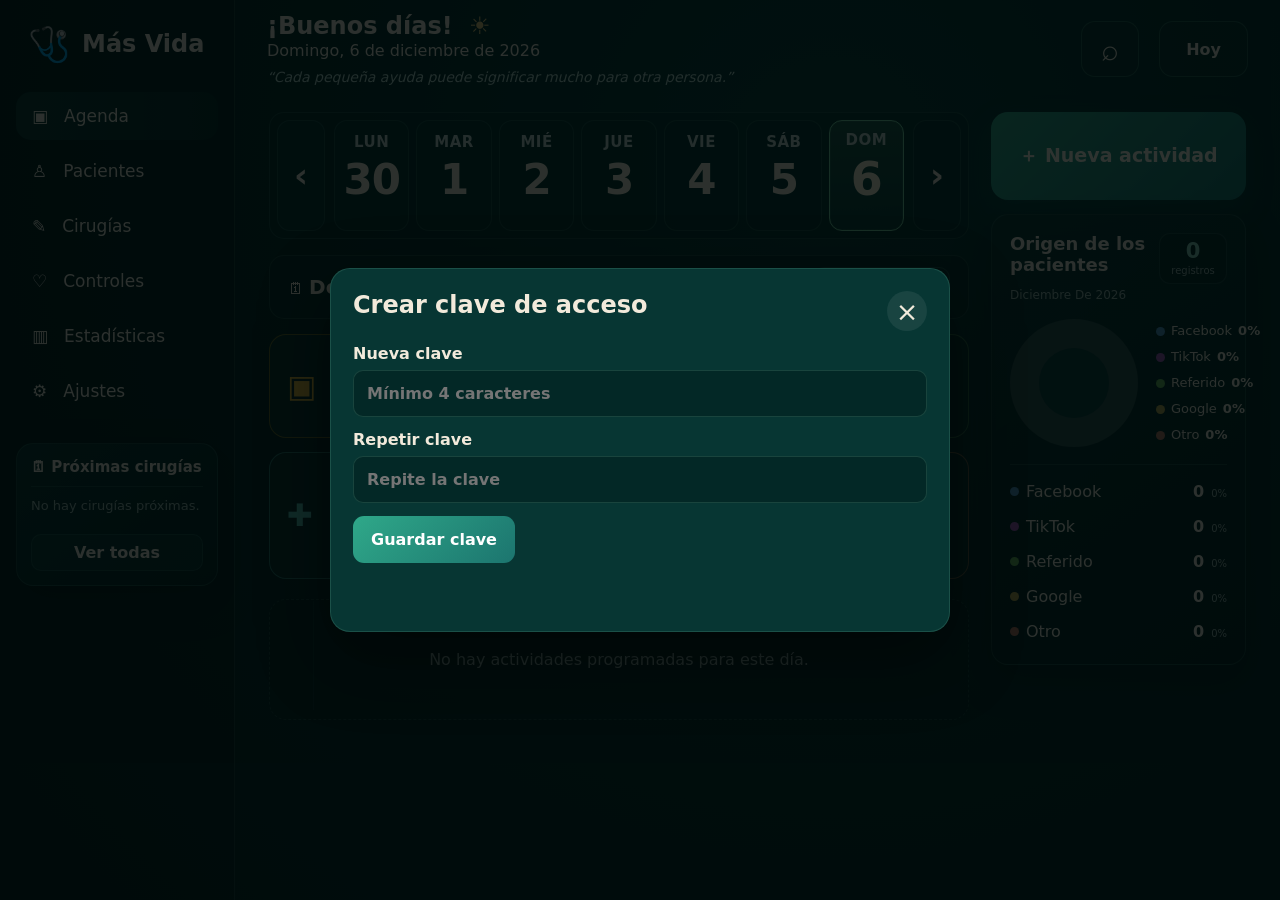
==== commit fc5584c7: "Add files via upload" ====
--- a/index.html
+++ b/index.html
@@ -18,10 +18,6 @@
   font-weight:700;
 }
 </style>
-<style>
-/* v5.26: opciones de listas en MAYÚSCULAS, sin modificar los valores guardados */
-select option { text-transform: uppercase; }
-</style>
 </head>
 <body>
   <div class="app-shell">
@@ -254,12 +250,12 @@
 
           <label>Origen
             <select id="source">
-              <option>FACEBOOK</option>
-              <option>TIKTOK</option>
-              <option>REFERIDO</option>
-              <option>GOOGLE</option>
-              <option>OTRO</option>
-              <option>NO ESPECIFICADO</option>
+              <option value="Facebook">FACEBOOK</option>
+              <option value="TikTok">TIKTOK</option>
+              <option value="Referido">REFERIDO</option>
+              <option value="Google">GOOGLE</option>
+              <option value="Otro">OTRO</option>
+              <option value="No especificado">NO ESPECIFICADO</option>
             </select>
           </label>
         </div>
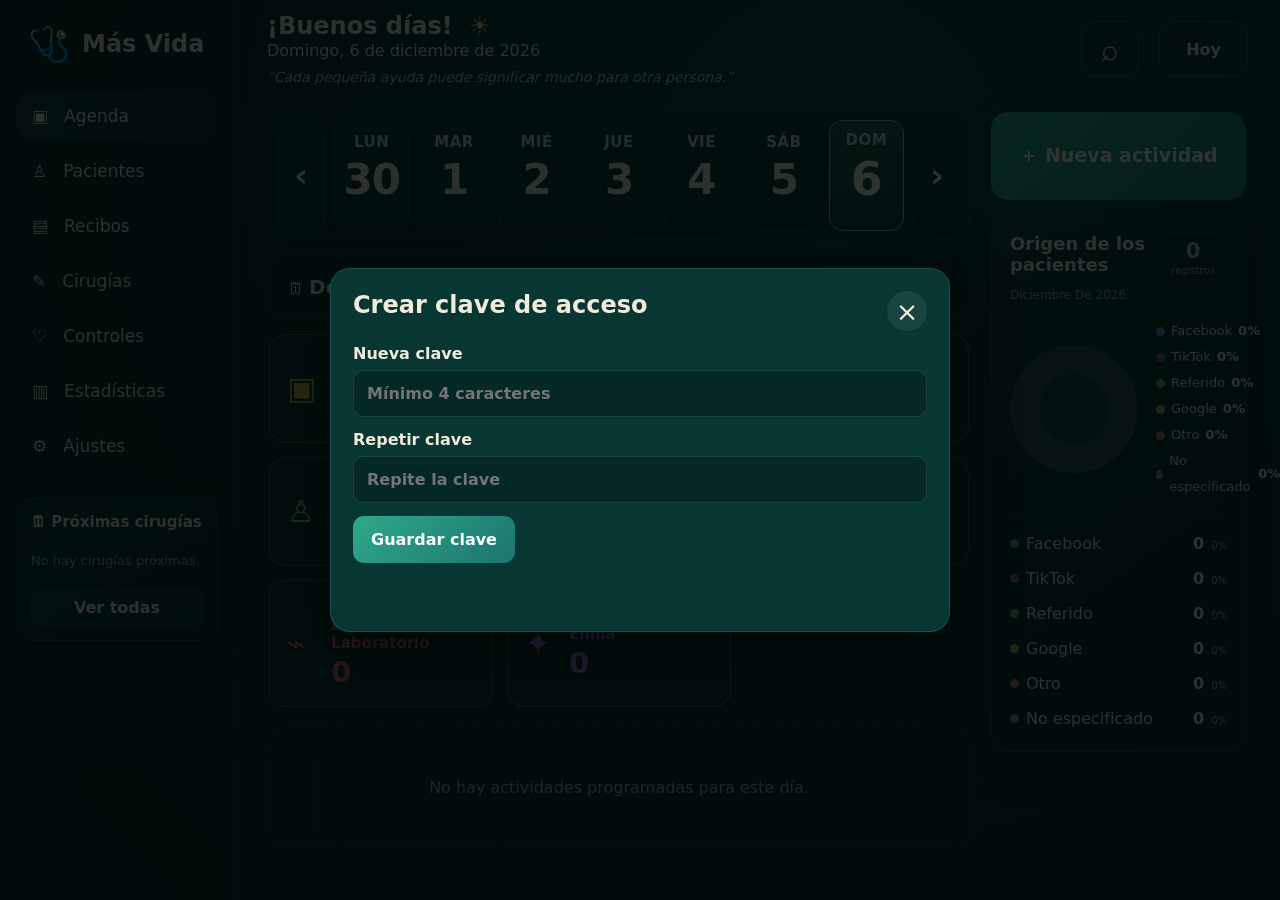
==== commit a964f6d8: "Add files via upload" ====
--- a/index.html
+++ b/index.html
@@ -9,7 +9,7 @@
   <meta http-equiv="Expires" content="0" />
   <title>Más Vida</title>
   <link rel="manifest" href="manifest.json" />
-  <link rel="stylesheet" href="style.css?v=5.22.0" />
+  <link rel="stylesheet" href="style.css?v=5.31.0" />
 <style>
 /* v5.25: hora escribible; AM/PM conserva su selector */
 #hourSelect, #minuteSelect, #timeHour, #timeMinute{
@@ -30,6 +30,7 @@
       <nav class="nav">
         <button class="nav-btn active" data-view="agenda">▣ <span>Agenda</span></button>
         <button class="nav-btn" data-view="pacientes">♙ <span>Pacientes</span></button>
+        <button class="nav-btn" data-view="recibos">▤ <span>Recibos</span></button>
         <button class="nav-btn" data-view="cirugias">✎ <span>Cirugías</span></button>
         <button class="nav-btn" data-view="controles">♡ <span>Controles</span></button>
         <button class="nav-btn" data-view="estadisticas">▥ <span>Estadísticas</span></button>
@@ -73,10 +74,12 @@
               <div class="summary-row summary-six">
                 <button class="summary-card consult" data-filter="consulta"><div class="summary-icon">▣</div><div><span>Consultas</span><strong id="consultCount">0</strong></div></button>
                 <button class="summary-card surgery" data-filter="cirugia"><div class="summary-icon">♡</div><div><span>Cirugías</span><strong id="surgeryCount">0</strong></div></button>
+                <button class="summary-card pending-surgery" data-filter="cirugia_pendiente"><div class="summary-icon">◇</div><div><span>Cirugías Pendientes</span><strong id="pendingSurgeryCount">0</strong></div></button>
                 <button class="summary-card control" data-filter="control"><div class="summary-icon">♙</div><div><span>Controles</span><strong id="controlCount">0</strong></div></button>
                 <button class="summary-card postcirugia" data-filter="postcirugia"><div class="summary-icon">✚</div><div><span>Post Cirugías</span><strong id="postSurgeryCount">0</strong></div></button>
                 <button class="summary-card muestra" data-filter="muestra"><div class="summary-icon">◉</div><div><span>Muestra Patológica</span><strong id="pathologyCount">0</strong></div></button>
                 <button class="summary-card laboratorio" data-filter="laboratorio"><div class="summary-icon">⌁</div><div><span>Apoyo en Exámenes de Laboratorio</span><strong id="labCount">0</strong></div></button>
+                <button class="summary-card enma" data-filter="enma"><div class="summary-icon">✦</div><div><span>Actividades Enma</span><strong id="enmaCount">0</strong></div></button>
               </div>
 
               <div id="timeline" class="timeline"></div>
@@ -115,6 +118,16 @@
           <div id="patientResults" class="list-grid"></div>
         </section>
 
+        <section id="recibosView" class="view receipts-view">
+          <div class="receipts-view-head">
+            <div>
+              <h2>Recibos de ingreso</h2>
+              <p>Usa los mismos pacientes de la agenda. Los recibos quedan vinculados a cada paciente.</p>
+            </div>
+          </div>
+          <iframe id="receiptsFrame" class="receipts-frame" src="recibos.html" title="Recibos de ingreso Más Vida"></iframe>
+        </section>
+
         <section id="cirugiasView" class="view">
           <div class="section-title">
             <h2>Cirugías</h2>
@@ -240,15 +253,17 @@
           <label>Tipo
             <select id="type" required>
               <option value="consulta">CONSULTA</option>
+              <option value="cirugia_pendiente">CIRUGÍA PENDIENTE</option>
               <option value="cirugia">CIRUGÍA</option>
               <option value="control">CONTROL</option>
               <option value="postcirugia">POST CIRUGÍA</option>
               <option value="muestra">MUESTRA PATOLÓGICA</option>
               <option value="laboratorio">APOYO EN EXÁMENES DE LABORATORIO</option>
+              <option value="enma">ACTIVIDADES ENMA</option>
             </select>
           </label>
 
-          <label>Origen
+          <label id="sourceFieldLabel">Origen
             <select id="source">
               <option value="Facebook">FACEBOOK</option>
               <option value="TikTok">TIKTOK</option>
@@ -270,6 +285,51 @@
           <label>¿Quién lo refirió?
             <input id="referredBy" placeholder="Ej. Paciente María López, Dr. Pérez, familiar..." />
           </label>
+        </div>
+
+        <div id="enmaFields" class="form-section enma-section hidden">
+          <h3>Actividades Enma</h3>
+          <p class="section-help">Agenda personal de Enma. Estas actividades no se vinculan a pacientes.</p>
+
+          <label>Actividad
+            <select id="enmaActivityType">
+              <option value="llamar">LLAMAR</option>
+              <option value="reunion">PROGRAMAR REUNIÓN</option>
+              <option value="otro">OTRO</option>
+            </select>
+          </label>
+
+          <div id="enmaCallFields" class="enma-detail-group">
+            <div class="form-grid two">
+              <label>Nombre de la persona a llamar
+                <input id="enmaCallName" placeholder="Ej. Dra. Pérez" />
+              </label>
+              <label>Número de teléfono
+                <input id="enmaCallPhone" inputmode="tel" placeholder="Ej. 987654321" />
+              </label>
+            </div>
+            <label>Motivo de la llamada
+              <textarea id="enmaCallReason" rows="3" placeholder="Escriba el motivo de la llamada..."></textarea>
+            </label>
+          </div>
+
+          <div id="enmaMeetingFields" class="enma-detail-group hidden">
+            <label>Reunión de qué
+              <input id="enmaMeetingSubject" placeholder="Ej. Coordinación de horarios" />
+            </label>
+            <label>Lugar de la reunión
+              <input id="enmaMeetingPlace" placeholder="Ej. Clínica Miranda, consultorio 404" />
+            </label>
+            <label>Motivo de la reunión
+              <textarea id="enmaMeetingReason" rows="3" placeholder="Escriba el motivo de la reunión..."></textarea>
+            </label>
+          </div>
+
+          <div id="enmaOtherFields" class="enma-detail-group hidden">
+            <label>Especificar otra actividad
+              <textarea id="enmaOtherActivity" rows="4" placeholder="Escriba la actividad que desea agendar..."></textarea>
+            </label>
+          </div>
         </div>
 
         <!-- En controles y post cirugía, esto aparece ANTES de los datos del paciente -->
--- a/style.css
+++ b/style.css
@@ -141,18 +141,18 @@
 }
 
 .summary-six{display:grid!important;grid-template-columns:repeat(3,minmax(0,1fr))!important;gap:14px!important}
-.summary-card.postcirugia,.legend-card.postcirugia{border-color:rgba(85,199,184,.45)!important}
-.summary-card.postcirugia span,.summary-card.postcirugia strong,.summary-card.postcirugia .summary-icon,.legend-card.postcirugia strong,.legend-card.postcirugia .legend-icon{color:#55c7b8!important}
-.summary-card.muestra,.legend-card.muestra{border-color:rgba(105,174,232,.45)!important}
-.summary-card.muestra span,.summary-card.muestra strong,.summary-card.muestra .summary-icon,.legend-card.muestra strong,.legend-card.muestra .legend-icon{color:#69aee8!important}
-.summary-card.laboratorio,.legend-card.laboratorio{border-color:rgba(226,154,97,.45)!important}
-.summary-card.laboratorio span,.summary-card.laboratorio strong,.summary-card.laboratorio .summary-icon,.legend-card.laboratorio strong,.legend-card.laboratorio .legend-icon{color:#e29a61!important}
-.appointment-card.postcirugia,.timeline-card.postcirugia{border-left-color:#55c7b8!important}
-.appointment-card.muestra,.timeline-card.muestra{border-left-color:#69aee8!important}
-.appointment-card.laboratorio,.timeline-card.laboratorio{border-left-color:#e29a61!important}
-.attendance-type.postcirugia{color:#55c7b8!important;border-color:rgba(85,199,184,.4)!important}
-.attendance-type.muestra{color:#69aee8!important;border-color:rgba(105,174,232,.4)!important}
-.attendance-type.laboratorio{color:#e29a61!important;border-color:rgba(226,154,97,.4)!important}
+.summary-card.postcirugia,.legend-card.postcirugia{border-color:rgba(56,199,180,.45)!important}
+.summary-card.postcirugia span,.summary-card.postcirugia strong,.summary-card.postcirugia .summary-icon,.legend-card.postcirugia strong,.legend-card.postcirugia .legend-icon{color:#38c7b4!important}
+.summary-card.muestra,.legend-card.muestra{border-color:rgba(90,169,255,.45)!important}
+.summary-card.muestra span,.summary-card.muestra strong,.summary-card.muestra .summary-icon,.legend-card.muestra strong,.legend-card.muestra .legend-icon{color:#5aa9ff!important}
+.summary-card.laboratorio,.legend-card.laboratorio{border-color:rgba(255,95,109,.45)!important}
+.summary-card.laboratorio span,.summary-card.laboratorio strong,.summary-card.laboratorio .summary-icon,.legend-card.laboratorio strong,.legend-card.laboratorio .legend-icon{color:#ff5f6d!important}
+.appointment-card.postcirugia,.timeline-card.postcirugia{border-left-color:#38c7b4!important}
+.appointment-card.muestra,.timeline-card.muestra{border-left-color:#5aa9ff!important}
+.appointment-card.laboratorio,.timeline-card.laboratorio{border-left-color:#ff5f6d!important}
+.attendance-type.postcirugia{color:#38c7b4!important;border-color:rgba(85,199,184,.4)!important}
+.attendance-type.muestra{color:#5aa9ff!important;border-color:rgba(105,174,232,.4)!important}
+.attendance-type.laboratorio{color:#ff5f6d!important;border-color:rgba(226,154,97,.4)!important}
 @media(max-width:700px){.summary-six{grid-template-columns:repeat(2,minmax(0,1fr))!important}}
 
 .time-picker-selects{display:grid;grid-template-columns:minmax(76px,1fr) auto minmax(76px,1fr) minmax(78px,.85fr);align-items:center;gap:8px}
@@ -774,3 +774,72 @@
     font-size:20px !important;
   }
 }
+
+
+/* v5.26 — Recibos integrados */
+.receipts-view{padding:0!important;overflow:hidden!important}
+.receipts-view-head{display:flex;justify-content:space-between;align-items:end;gap:16px;margin:0 0 14px}
+.receipts-view-head h2{margin:0;color:var(--cream);font-size:28px}
+.receipts-view-head p{margin:5px 0 0;color:var(--muted)}
+.receipts-frame{display:block;width:100%;height:calc(100vh - 175px);min-height:720px;border:1px solid var(--line);border-radius:18px;background:#eef3f0}
+.patient-receipts{margin-top:14px;padding:12px 14px;border:1px solid rgba(83,177,139,.22);border-radius:12px;background:rgba(8,62,57,.25)}
+.patient-receipts-head{display:flex;align-items:center;justify-content:space-between;gap:10px;margin-bottom:8px}
+.patient-receipts-head b{color:#a9ead1}
+.patient-receipts-head span{font-size:12px;color:var(--muted)}
+.patient-receipt-row{display:grid;grid-template-columns:100px 92px minmax(0,1fr) auto;gap:8px;align-items:center;padding:7px 0;border-top:1px solid rgba(255,255,255,.07);font-size:12px}
+.patient-receipt-row strong{color:#d9f6ea}
+.patient-receipt-row button,.emit-receipt-btn{border:1px solid rgba(91,201,156,.45);background:rgba(91,201,156,.12);color:#bff5df;border-radius:9px;padding:7px 10px;font-weight:800;cursor:pointer}
+.emit-receipt-btn{margin-top:10px}
+@media(max-width:900px){.receipts-frame{min-height:780px;height:calc(100vh - 145px)}.patient-receipt-row{grid-template-columns:1fr 1fr}.patient-receipt-row span:nth-child(3){grid-column:1/-1}}
+
+/* CIRUGÍA PENDIENTE: usa el mismo formulario simple de CONSULTA, con identidad visual propia. */
+.appt-card.cirugia_pendiente{border-left-color:#ff8a5b}
+.appt-card.cirugia_pendiente .type-pill{color:#ff9d78;border-color:rgba(255,138,91,.34);background:rgba(255,138,91,.08)}
+.cirugia_pendiente .edit-btn{color:#ff9d78;border-color:rgba(255,138,91,.5)}
+.attendance-type.cirugia_pendiente{color:#ff9d78;border-color:rgba(255,138,91,.34)}
+
+/* Resumen diario: CIRUGÍA PENDIENTE visible junto a las demás categorías */
+@media (min-width: 900px){.summary-row.summary-six{grid-template-columns:repeat(4,minmax(0,1fr));}}
+.summary-card.pending-surgery{border-color:rgba(255,138,91,.52)!important;color:#ff9d78!important}
+.summary-card.pending-surgery span,.summary-card.pending-surgery strong,.summary-card.pending-surgery .summary-icon{color:#ff9d78!important}
+
+/* v5.30 — Las actividades guardadas usan exactamente los colores del resumen diario */
+.appt-card.consulta{border-left-color:#e2b72f!important}
+.appt-card.consulta .type-pill{color:#e2b72f!important;border-color:rgba(226,183,47,.48)!important;background:rgba(226,183,47,.08)!important}
+.appt-card.consulta .edit-btn{color:#e2b72f!important;border-color:rgba(226,183,47,.55)!important}
+
+.appt-card.cirugia{border-left-color:#c65ddd!important}
+.appt-card.cirugia .type-pill{color:#c65ddd!important;border-color:rgba(198,93,221,.48)!important;background:rgba(198,93,221,.08)!important}
+.appt-card.cirugia .edit-btn{color:#c65ddd!important;border-color:rgba(198,93,221,.55)!important}
+
+.appt-card.cirugia_pendiente{border-left-color:#ff8a5b!important}
+.appt-card.cirugia_pendiente .type-pill{color:#ff8a5b!important;border-color:rgba(255,138,91,.48)!important;background:rgba(255,138,91,.08)!important}
+.appt-card.cirugia_pendiente .edit-btn{color:#ff8a5b!important;border-color:rgba(255,138,91,.55)!important}
+
+.appt-card.control{border-left-color:#75cf68!important}
+.appt-card.control .type-pill{color:#75cf68!important;border-color:rgba(117,207,104,.48)!important;background:rgba(117,207,104,.08)!important}
+.appt-card.control .edit-btn{color:#75cf68!important;border-color:rgba(117,207,104,.55)!important}
+
+.appt-card.postcirugia{border-left-color:#38c7b4!important}
+.appt-card.postcirugia .type-pill{color:#38c7b4!important;border-color:rgba(56,199,180,.48)!important;background:rgba(56,199,180,.08)!important}
+.appt-card.postcirugia .edit-btn{color:#38c7b4!important;border-color:rgba(56,199,180,.55)!important}
+
+.appt-card.muestra{border-left-color:#5aa9ff!important}
+.appt-card.muestra .type-pill{color:#5aa9ff!important;border-color:rgba(90,169,255,.48)!important;background:rgba(90,169,255,.08)!important}
+.appt-card.muestra .edit-btn{color:#5aa9ff!important;border-color:rgba(90,169,255,.55)!important}
+
+.appt-card.laboratorio{border-left-color:#ff5f6d!important}
+.appt-card.laboratorio .type-pill{color:#ff5f6d!important;border-color:rgba(255,95,109,.48)!important;background:rgba(255,95,109,.08)!important}
+.appt-card.laboratorio .edit-btn{color:#ff5f6d!important;border-color:rgba(255,95,109,.55)!important}
+
+/* v5.31 - Actividades personales de Enma */
+.summary-card.enma{border-color:rgba(183,146,255,.52)!important;color:#b792ff!important}
+.summary-card.enma span,.summary-card.enma strong,.summary-card.enma .summary-icon{color:#b792ff!important}
+.appt-card.enma{border-left-color:#b792ff!important}
+.appt-card.enma .type-pill{color:#b792ff!important;border-color:rgba(183,146,255,.5)!important;background:rgba(183,146,255,.09)!important}
+.appt-card.enma .edit-btn{color:#b792ff!important;border-color:rgba(183,146,255,.58)!important}
+.enma-section{border-color:rgba(183,146,255,.38)!important;background:rgba(183,146,255,.055)!important}
+.enma-section h3{color:#c9adff!important}
+.enma-detail-group{margin-top:14px;padding:14px;border:1px solid rgba(183,146,255,.22);border-radius:14px;background:rgba(3,34,33,.35)}
+.enma-summary strong{color:#cfb8ff!important}
+.enma-title strong{color:#cfb8ff!important}
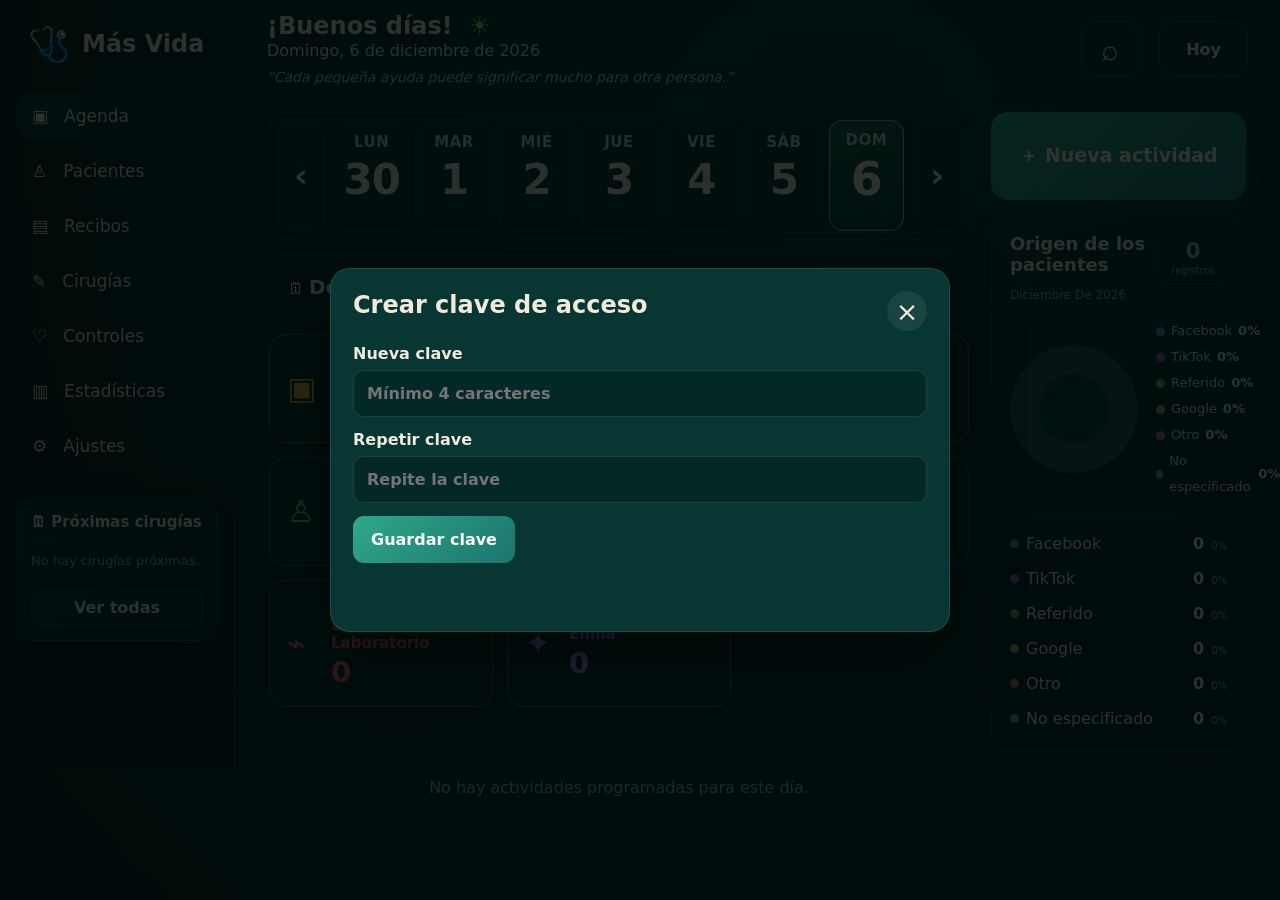
==== commit 0439e006: "Add files via upload" ====
--- a/index.html
+++ b/index.html
@@ -456,6 +456,20 @@
               <input type="number" id="simplePaymentAmount" min="0" step="0.01" placeholder="Ej. 80.00" />
             </label>
           </div>
+
+          <div id="consultationPaymentDetails" class="hidden">
+            <div class="payment-method-header">
+              <div>
+                <strong>Formas de pago</strong>
+                <p class="section-help">Puedes registrar hasta 2 formas de pago y el estado de cada una.</p>
+              </div>
+              <button type="button" id="addConsultPaymentBtn" class="add-phone-btn">＋ Agregar forma de pago</button>
+            </div>
+            <div id="consultPaymentMethods" class="payment-methods-container"></div>
+            <label class="payment-total-label">Monto total (S/)
+              <input type="number" id="consultPaymentTotal" min="0" step="0.01" readonly />
+            </label>
+          </div>
         </div>
 
         <div id="surgeryFields" class="form-section purple-section hidden">
--- a/style.css
+++ b/style.css
@@ -843,3 +843,23 @@
 .enma-detail-group{margin-top:14px;padding:14px;border:1px solid rgba(183,146,255,.22);border-radius:14px;background:rgba(3,34,33,.35)}
 .enma-summary strong{color:#cfb8ff!important}
 .enma-title strong{color:#cfb8ff!important}
+
+/* Detalle de formas de pago en CONSULTA */
+#consultationPaymentDetails{margin-top:12px}
+.payment-method-header{display:flex;align-items:flex-start;justify-content:space-between;gap:12px;margin-bottom:10px}
+.payment-method-header strong{display:block;margin-bottom:2px}
+.payment-method-header .section-help{margin:0}
+.payment-methods-container{display:grid;gap:10px}
+.consult-payment-row{display:grid;grid-template-columns:minmax(145px,1fr) minmax(110px,.7fr) minmax(140px,.9fr) 42px;gap:8px;align-items:end;padding:10px;border:1px solid rgba(226,183,47,.18);border-radius:12px;background:rgba(226,183,47,.035)}
+.consult-payment-row label{margin:0!important}
+.consult-payment-other-wrap{grid-column:1 / -1;margin-top:0!important}
+.consult-payment-other-wrap.hidden{display:none!important}
+.remove-consult-payment-btn{height:43px;width:42px;border:1px solid rgba(228,109,115,.28);background:rgba(228,109,115,.06);color:#e89191;border-radius:10px;font-size:20px}
+.payment-total-label{margin-top:12px!important}
+#consultPaymentTotal{font-weight:800}
+@media(max-width:760px){
+  .payment-method-header{flex-direction:column}
+  .consult-payment-row{grid-template-columns:1fr}
+  .consult-payment-other-wrap{grid-column:auto}
+  .remove-consult-payment-btn{width:100%;height:38px}
+}
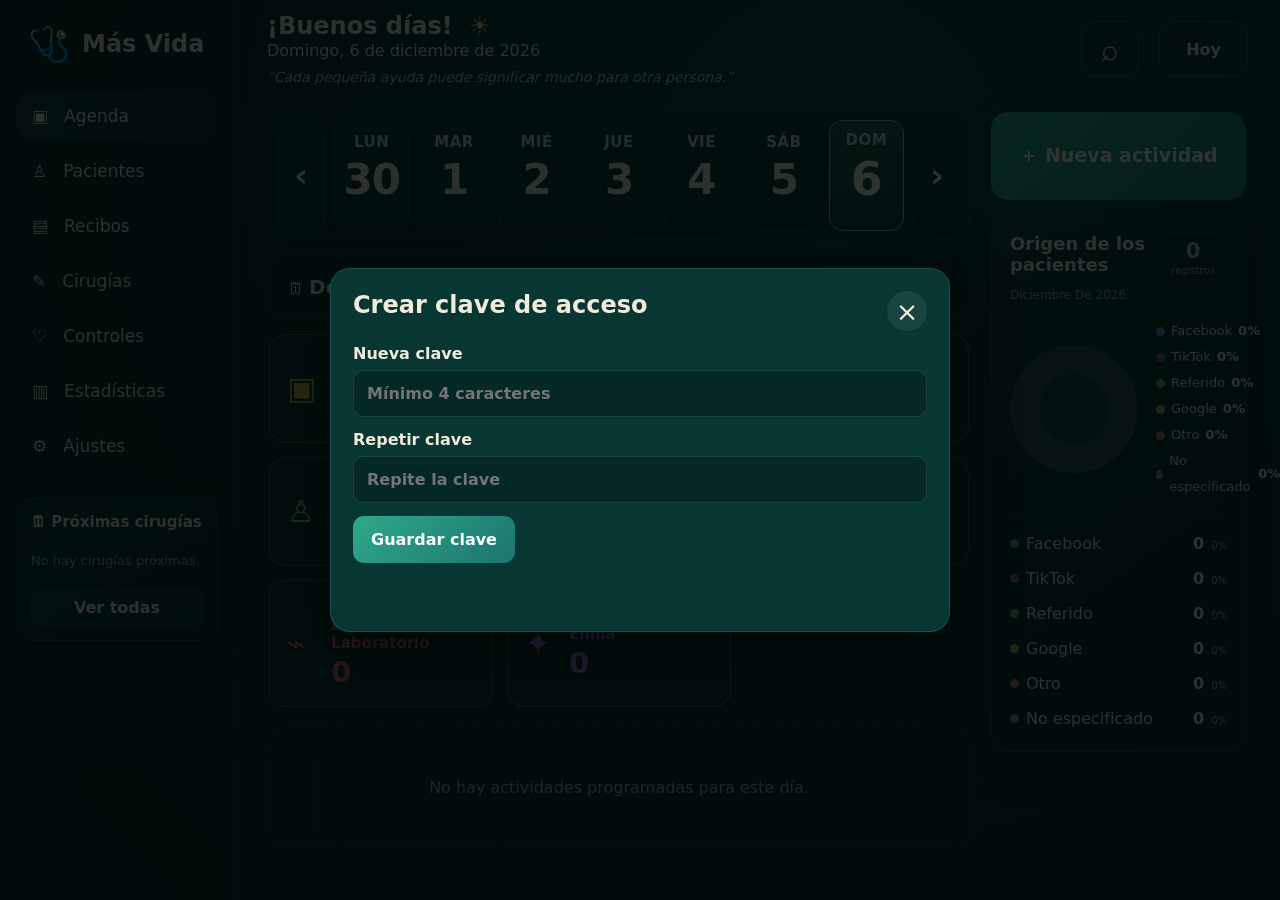
==== commit 12f18953: "Add files via upload" ====
--- a/index.html
+++ b/index.html
@@ -289,12 +289,13 @@
 
         <div id="enmaFields" class="form-section enma-section hidden">
           <h3>Actividades Enma</h3>
-          <p class="section-help">Agenda personal de Enma. Estas actividades no se vinculan a pacientes.</p>
+          <p class="section-help">Agenda personal de Enma. APOYO EMOCIONAL Y ESPIRITUAL se vincula a pacientes y utiliza las mismas opciones de una consulta.</p>
 
           <label>Actividad
             <select id="enmaActivityType">
               <option value="llamar">LLAMAR</option>
               <option value="reunion">PROGRAMAR REUNIÓN</option>
+              <option value="apoyo_emocional_espiritual">APOYO EMOCIONAL Y ESPIRITUAL</option>
               <option value="otro">OTRO</option>
             </select>
           </label>
@@ -649,6 +650,23 @@
     </div>
   </div>
 
-  <script src="app.js?v=5.22.0"></script>
+  <div id="patientEditOverlay" class="overlay hidden">
+    <div class="modal-card">
+      <div class="modal-header"><h2>Editar datos del paciente</h2><button type="button" id="closePatientEdit" class="close-btn">×</button></div>
+      <form id="patientEditForm">
+        <input type="hidden" id="patientEditId" />
+        <label>Nombre completo<input id="patientEditName" required /></label>
+        <div class="form-grid two">
+          <label>Edad<input id="patientEditAge" type="number" min="0" max="120" /></label>
+          <label>DNI<input id="patientEditDni" inputmode="numeric" /></label>
+        </div>
+        <div id="patientEditPhones"></div>
+        <button type="button" id="patientEditAddPhone" class="secondary-btn">＋ Agregar teléfono</button>
+        <p>Los datos actualizados estarán disponibles en el autocompletado. Se conservarán las citas, fechas de cirugía y recibos.</p>
+        <div class="modal-actions"><button type="submit" class="save-btn">Guardar datos del paciente</button></div>
+      </form>
+    </div>
+  </div>
+  <script src="app.js?v=5.39.0"></script>
 </body>
 </html>
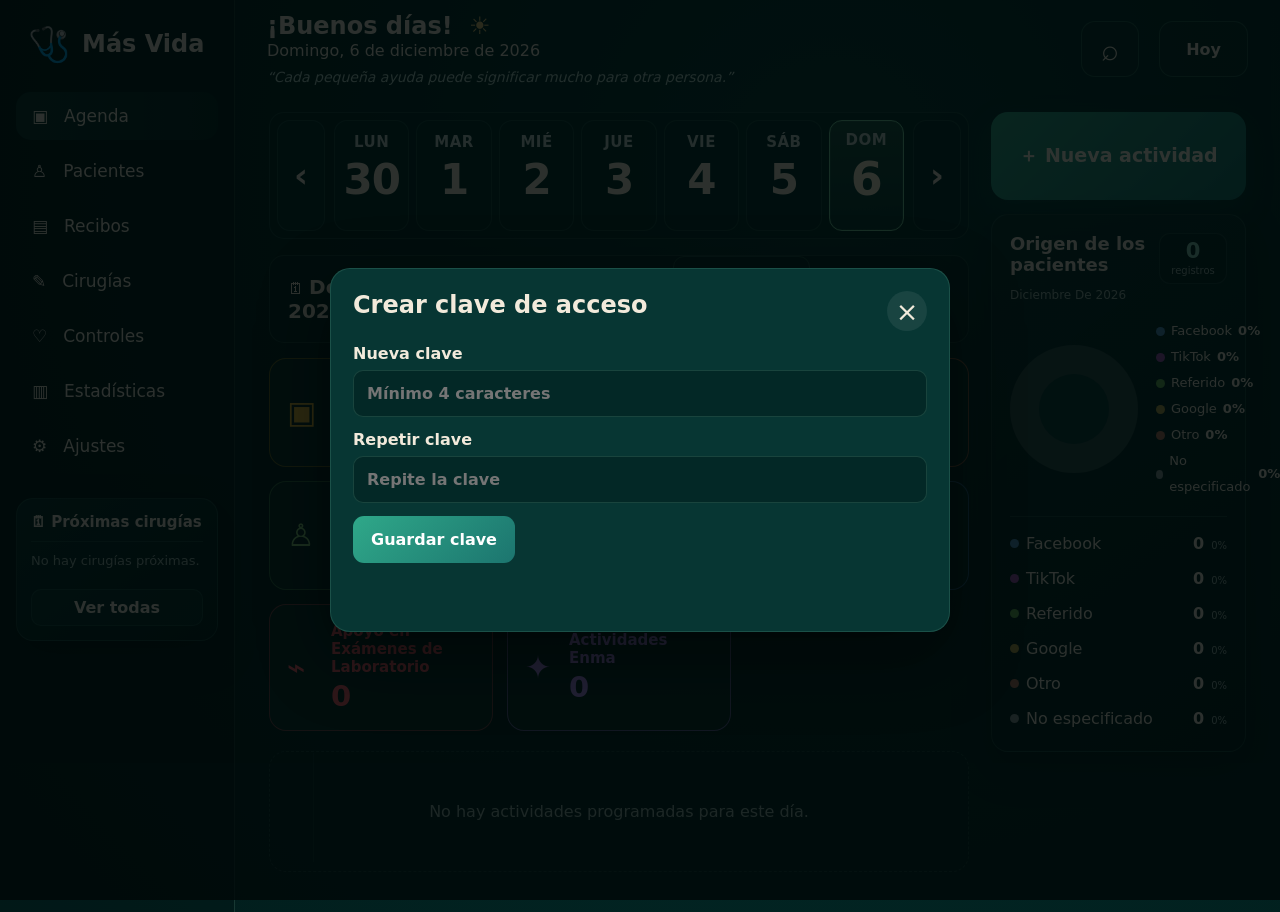
==== commit 8c4afca2: "Add files via upload" ====
--- a/index.html
+++ b/index.html
@@ -9,7 +9,7 @@
   <meta http-equiv="Expires" content="0" />
   <title>Más Vida</title>
   <link rel="manifest" href="manifest.json" />
-  <link rel="stylesheet" href="style.css?v=5.31.0" />
+  <link rel="stylesheet" href="style.css?v=5.40.0" />
 <style>
 /* v5.25: hora escribible; AM/PM conserva su selector */
 #hourSelect, #minuteSelect, #timeHour, #timeMinute{
@@ -68,9 +68,10 @@
 
               <div class="day-title">
                 <div>🗓 <strong id="selectedDateTitle"></strong></div>
-                <button id="goDateBtn">🗓 Ir a fecha</button>
+                <div class="day-block-actions"><button id="goDateBtn">🗓 Ir a fecha</button><button id="manageBlockedDayBtn" type="button">Bloquear día</button></div>
               </div>
 
+              <div id="blockedDayBanner" class="blocked-day-banner hidden" role="status"></div>
               <div class="summary-row summary-six">
                 <button class="summary-card consult" data-filter="consulta"><div class="summary-icon">▣</div><div><span>Consultas</span><strong id="consultCount">0</strong></div></button>
                 <button class="summary-card surgery" data-filter="cirugia"><div class="summary-icon">♡</div><div><span>Cirugías</span><strong id="surgeryCount">0</strong></div></button>
@@ -667,6 +668,18 @@
       </form>
     </div>
   </div>
-  <script src="app.js?v=5.39.0"></script>
+  <div id="blockedDayOverlay" class="overlay hidden">
+    <div class="date-modal">
+      <div class="modal-header"><h2>Disponibilidad del día</h2><button id="closeBlockedDay" type="button" class="close-btn">×</button></div>
+      <form id="blockedDayForm">
+        <p id="blockedDayDateLabel"></p>
+        <input id="blockedDayDate" type="hidden" />
+        <label>Motivo del bloqueo<textarea id="blockedDayReason" rows="3" required maxlength="500" placeholder="Ej. Agenda copada, viaje del doctor, feriado…"></textarea></label>
+        <p id="blockedDayExistingInfo"></p>
+        <div class="modal-actions"><button id="unblockDayBtn" type="button" class="secondary-btn hidden">Desbloquear día</button><button type="submit" class="save-btn">Guardar bloqueo</button></div>
+      </form>
+    </div>
+  </div>
+  <script src="app.js?v=5.40.0"></script>
 </body>
 </html>
--- a/style.css
+++ b/style.css
@@ -863,3 +863,19 @@
   .consult-payment-other-wrap{grid-column:auto}
   .remove-consult-payment-btn{width:100%;height:38px}
 }
+
+/* Occupied dates retain their warning color even while selected. */
+.week-navigation .week-strip .week-day.blocked-day,
+.week-navigation .week-strip .week-day.blocked-day.active {
+  background: #54272d !important; border: 2px solid #ed737c !important;
+  color: #ffe3e5 !important;
+}
+.week-navigation .week-strip .week-day.blocked-day > strong,
+.week-navigation .week-strip .week-day.blocked-day.active > strong,
+.week-navigation .week-strip .week-day.blocked-day > span:first-child {
+  color: #ffb0b6 !important;
+}
+.day-block-actions{display:flex;gap:8px;flex-wrap:wrap}
+.blocked-day-banner{padding:14px 18px;margin:0 0 18px;border:1px solid #ed737c;border-radius:12px;background:#54272d;color:#ffe3e5;white-space:pre-wrap;overflow-wrap:anywhere}
+#blockedDayOverlay textarea{box-sizing:border-box;width:100%;font:inherit;resize:vertical}
+#blockedDayExistingInfo{line-height:1.5}
